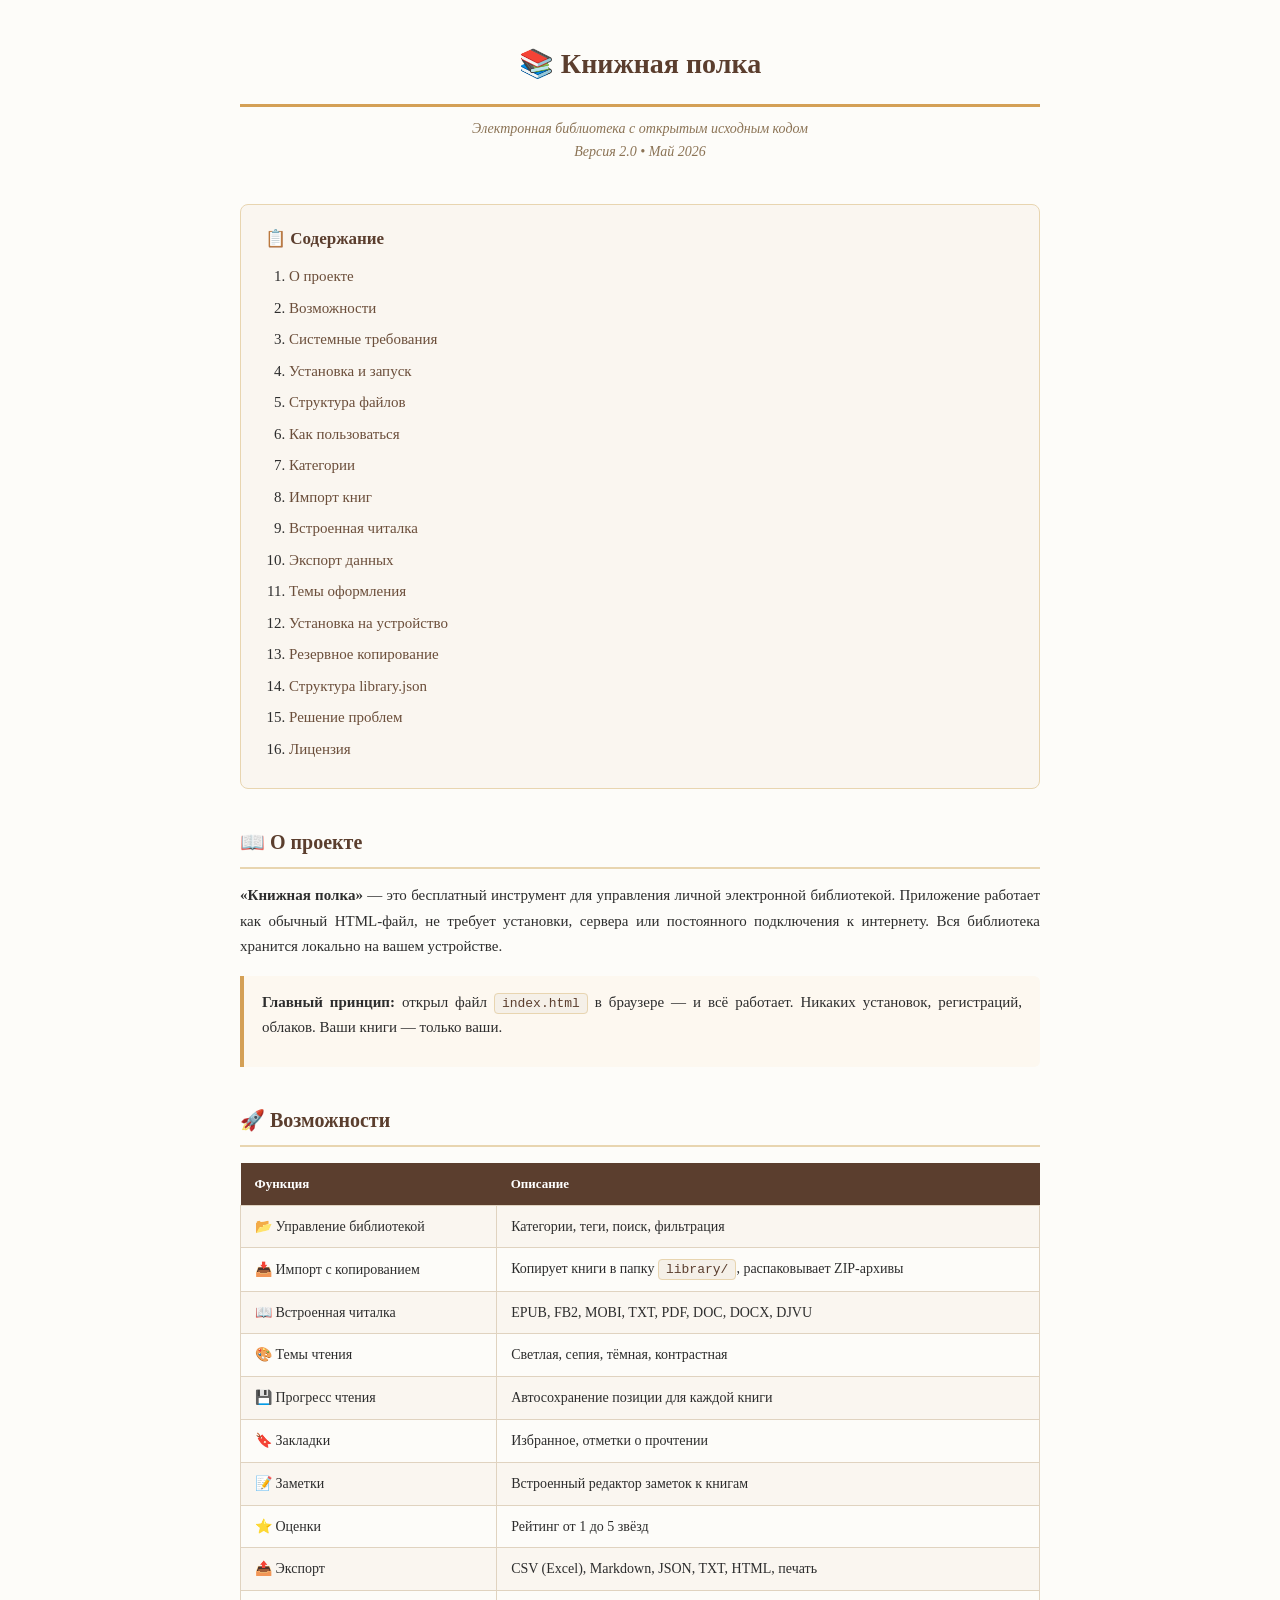
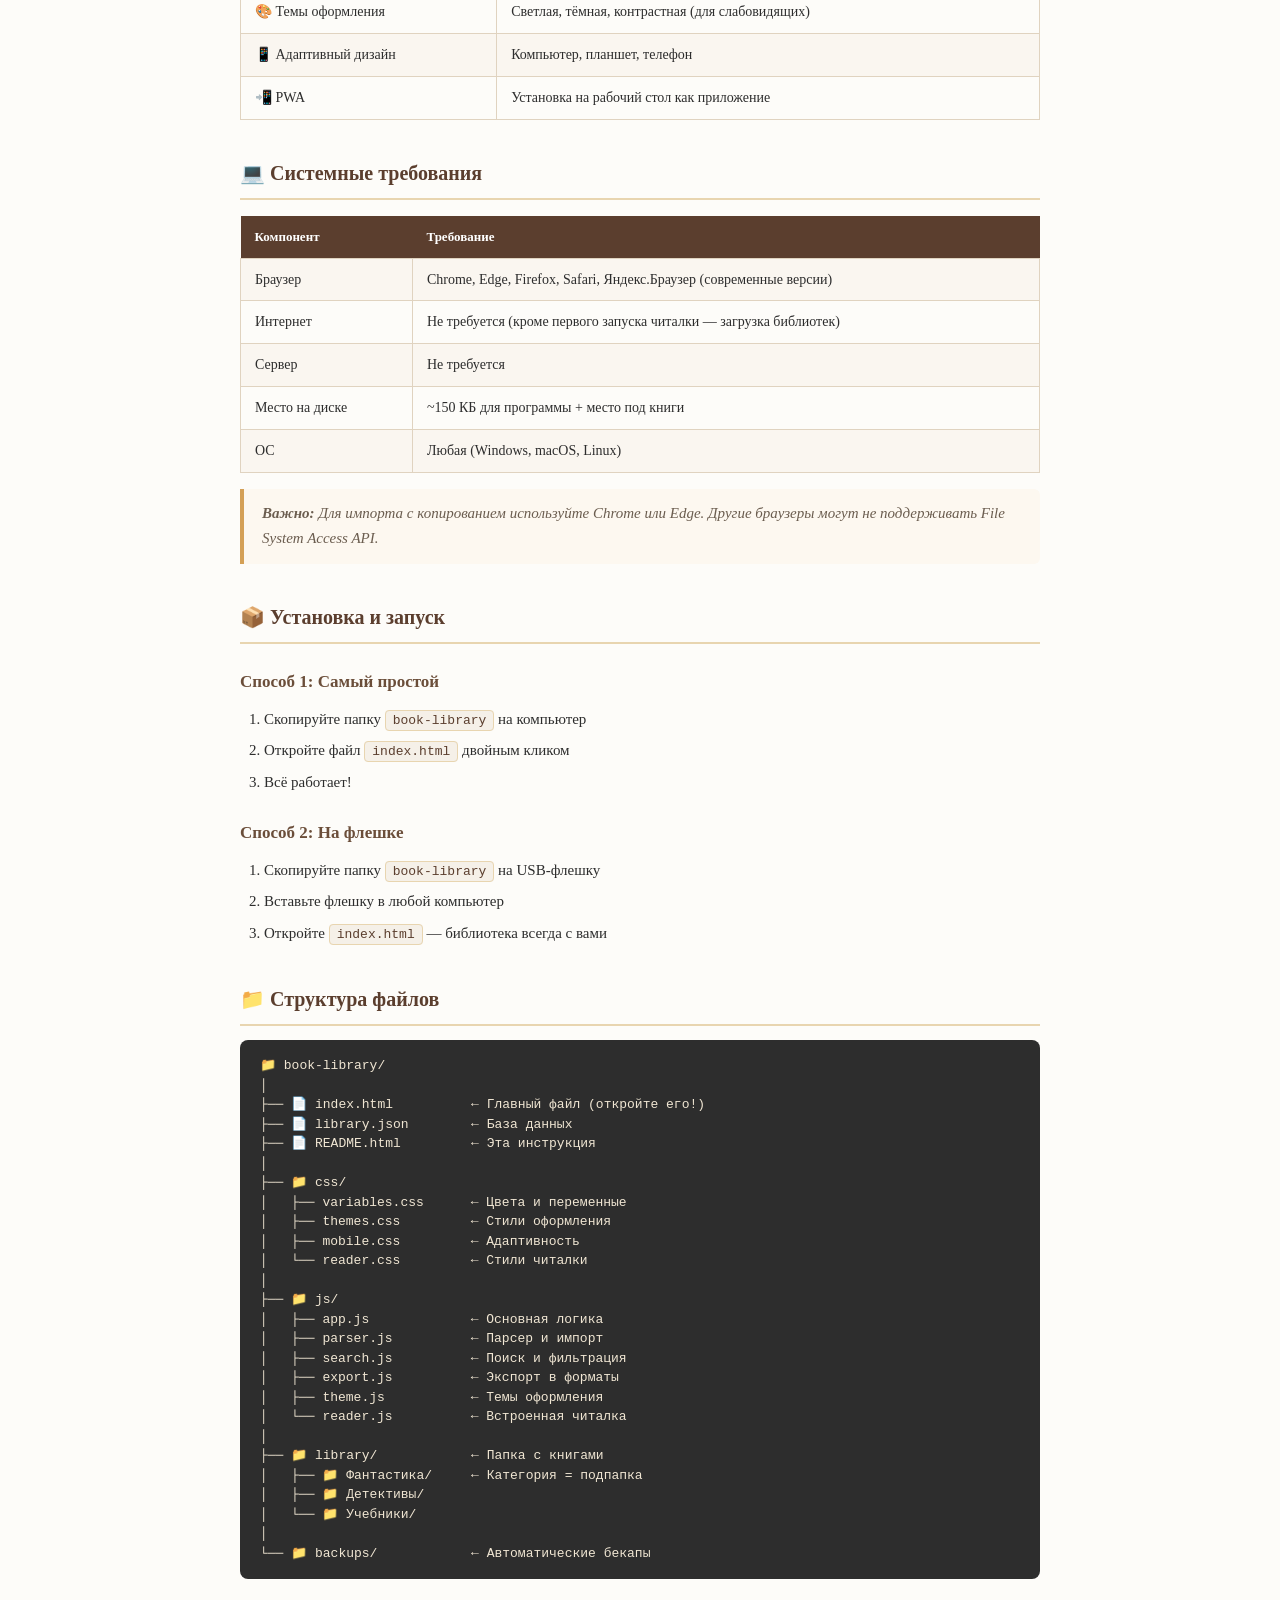
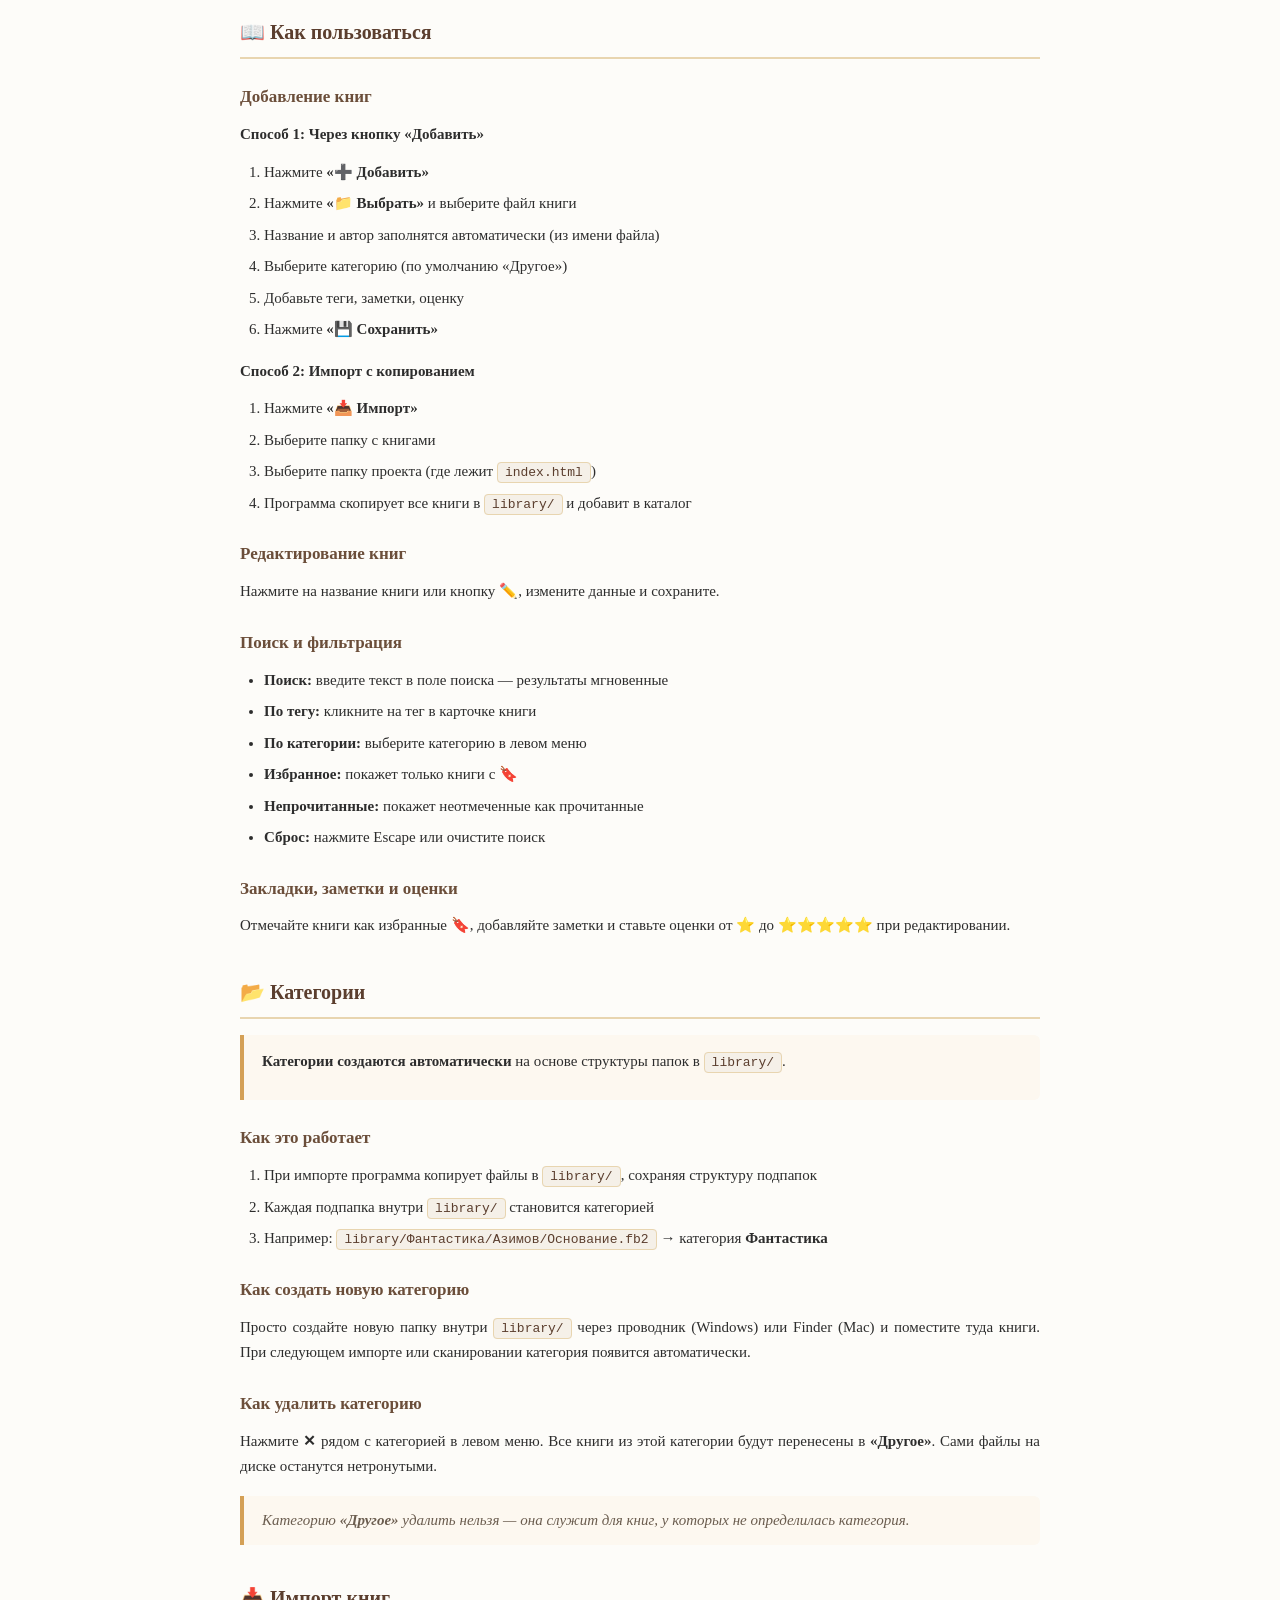
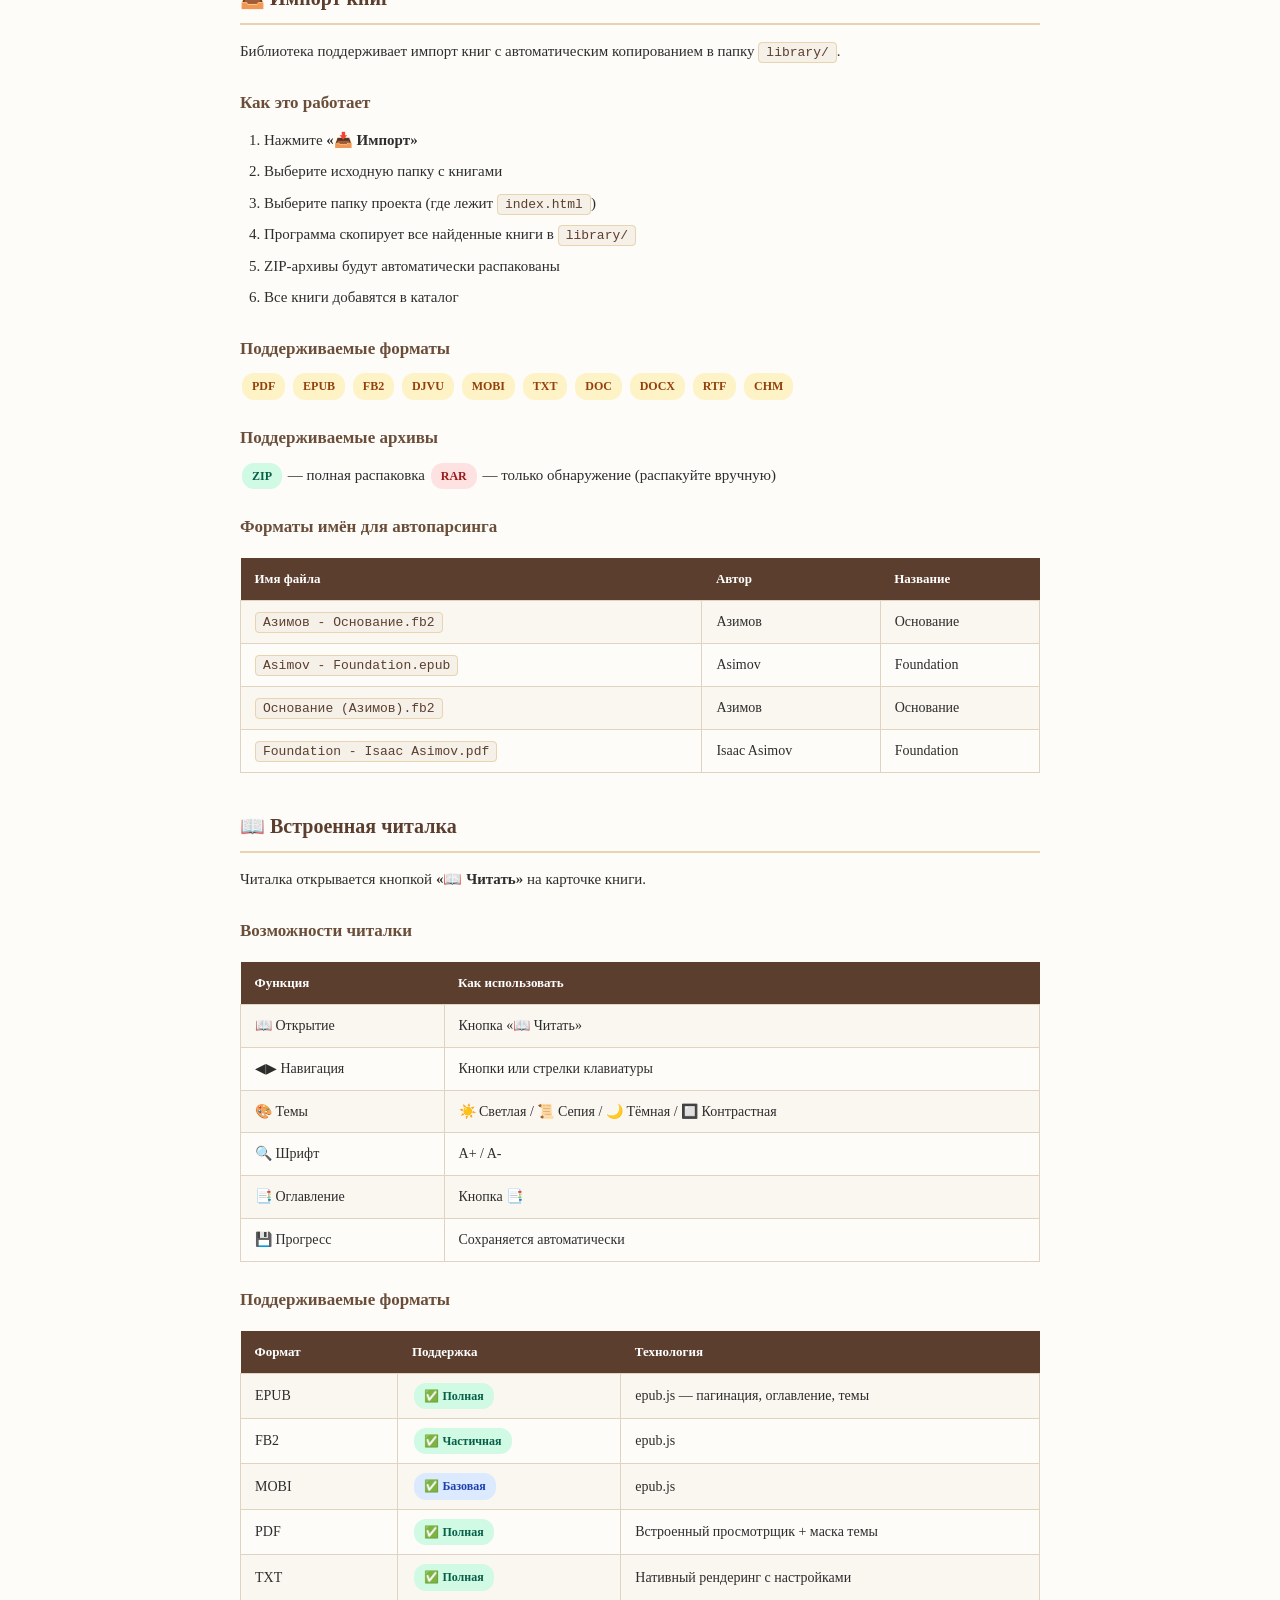
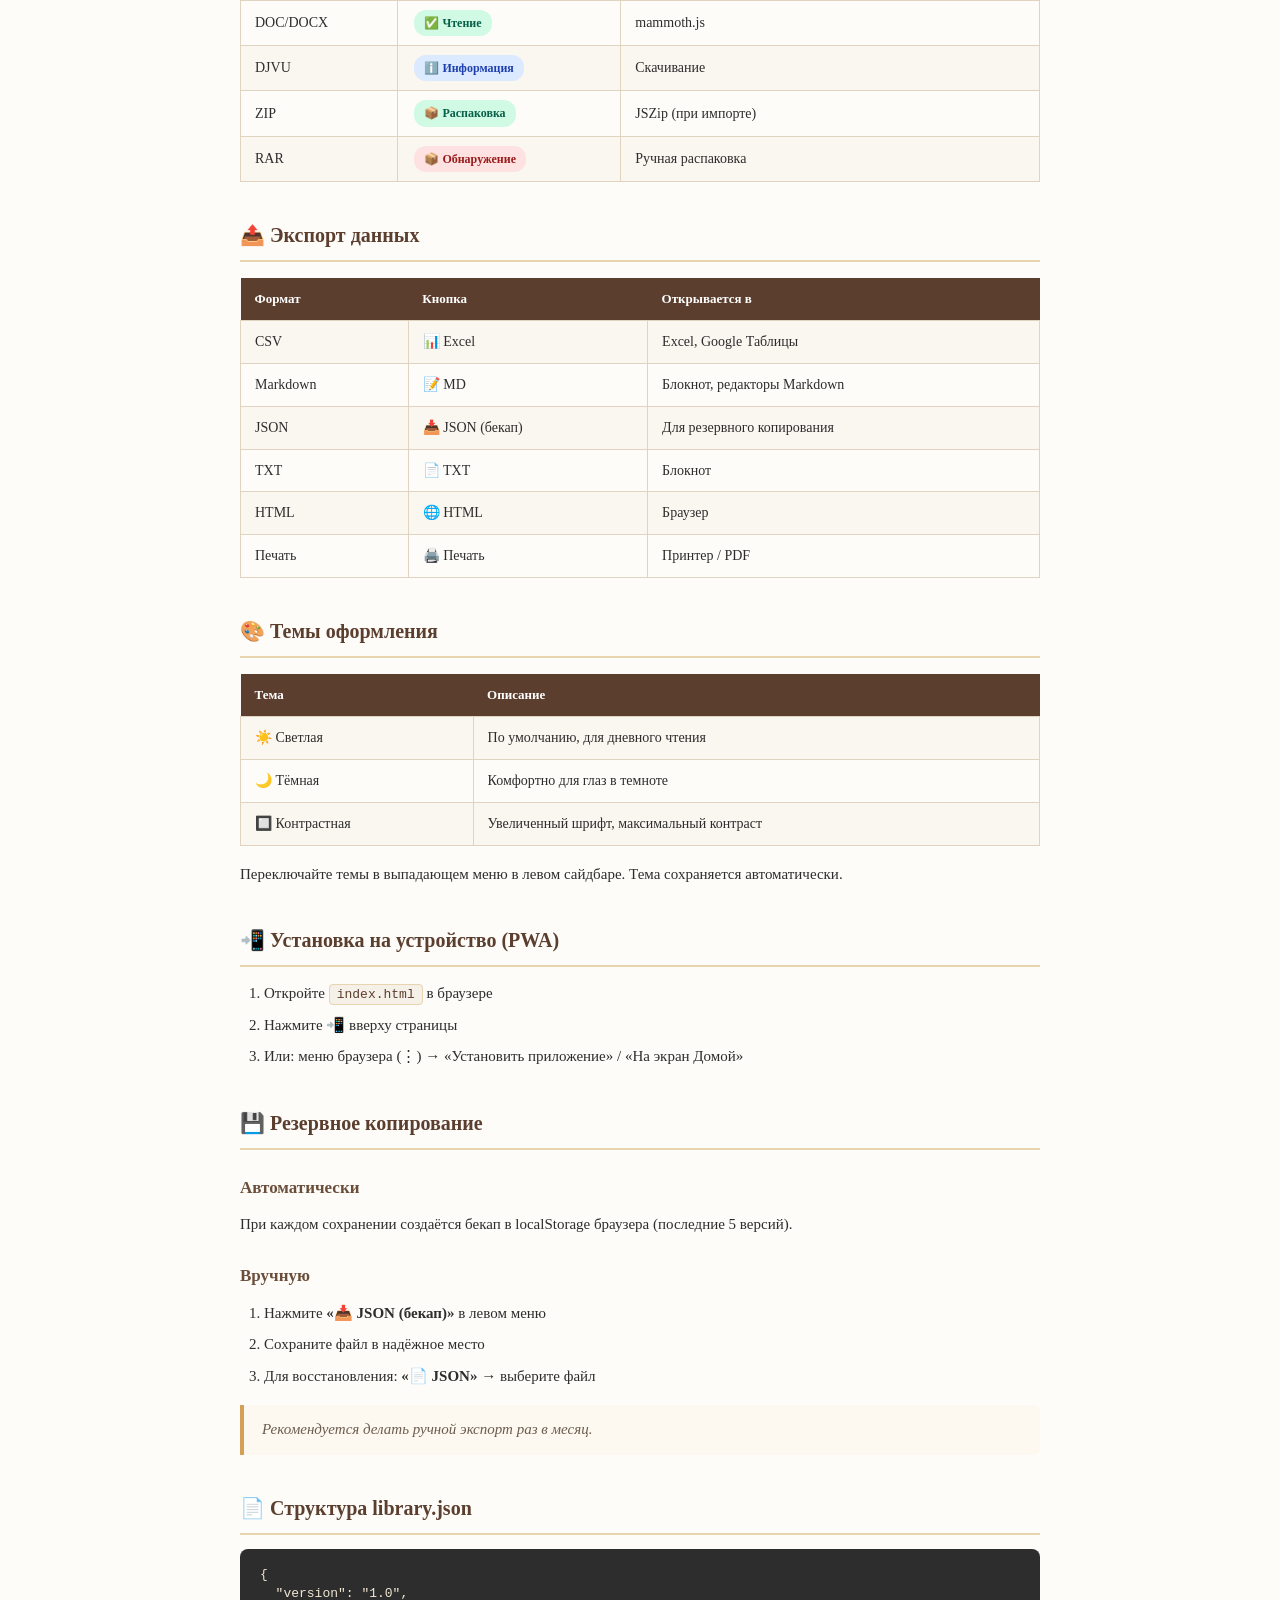
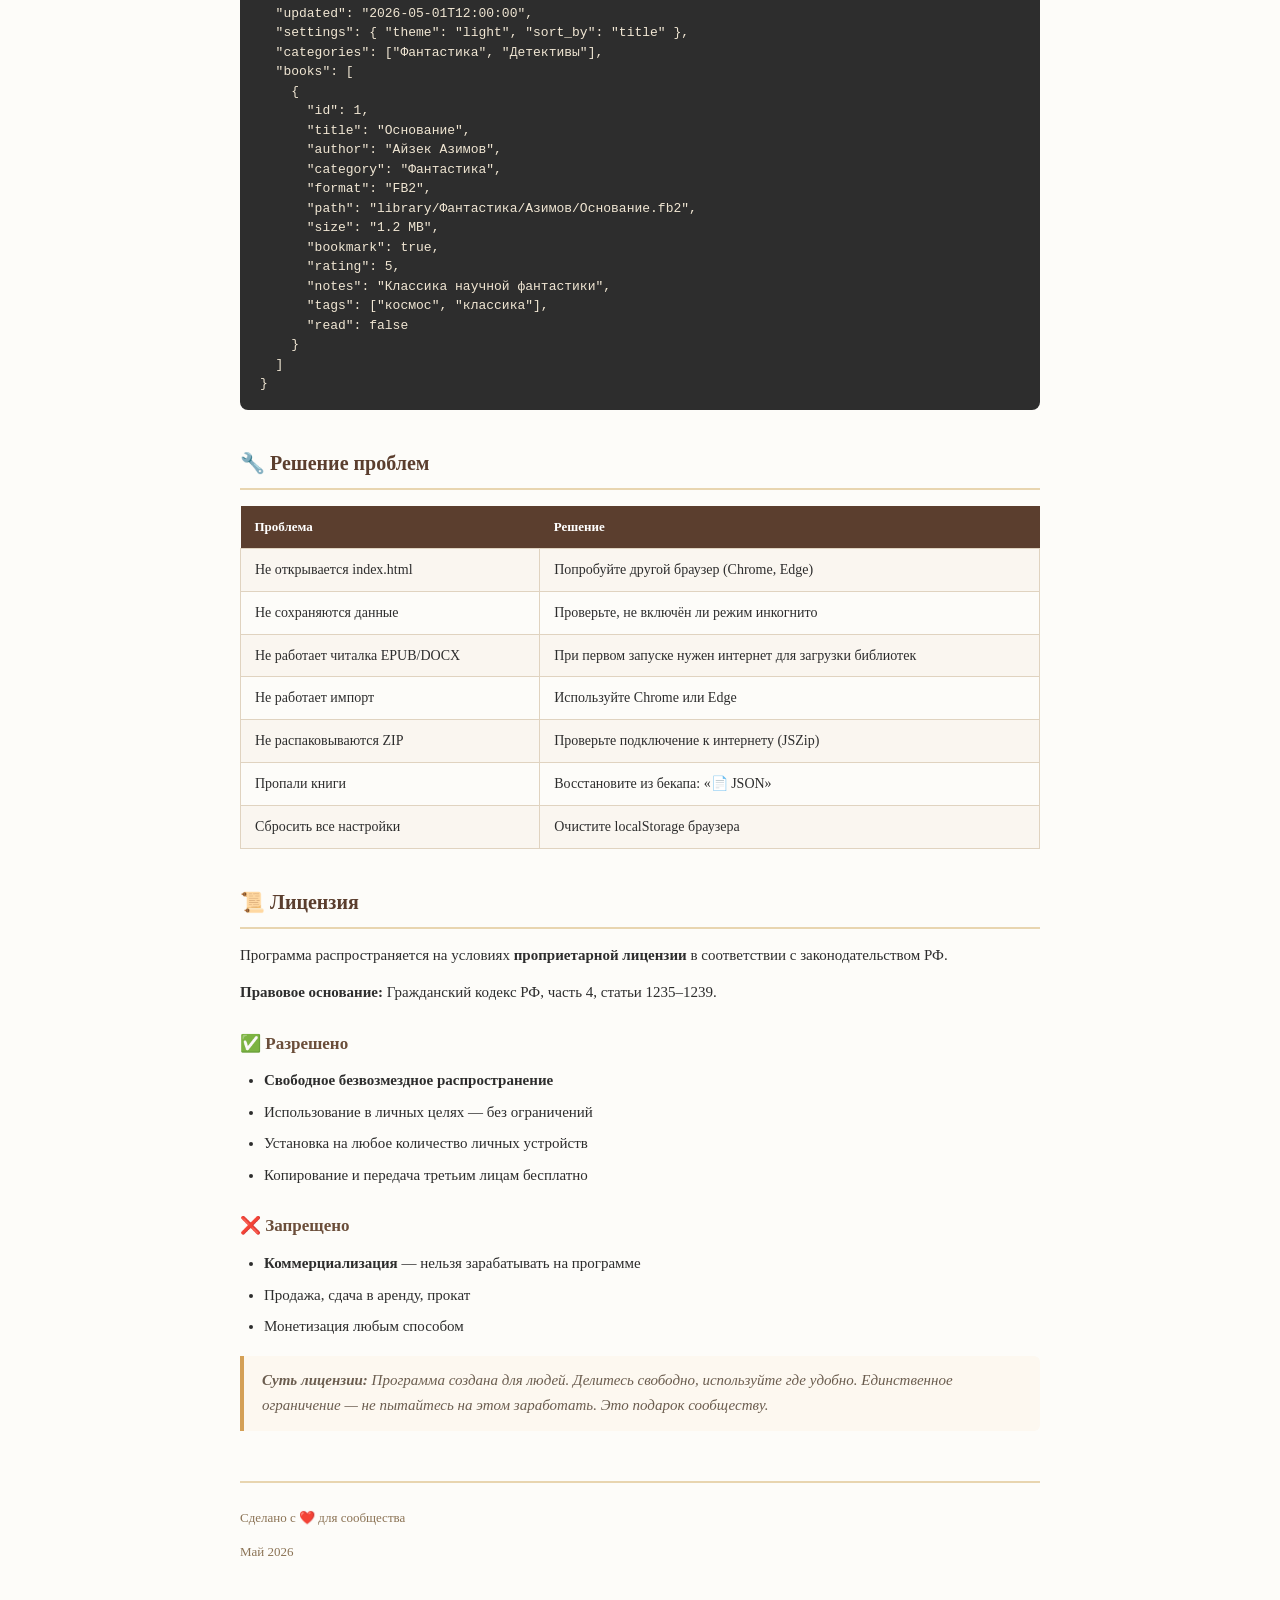
==== README.html @ c5b94d09 "Add files via upload" ====
<!DOCTYPE html>
<html lang="ru">
<head>
    <meta charset="UTF-8">
    <meta name="viewport" content="width=device-width, initial-scale=1.0">
    <title>📚 Книжная полка — Инструкция</title>
    <style>
        * { margin: 0; padding: 0; box-sizing: border-box; }
        
        body {
            font-family: Georgia, 'Times New Roman', serif;
            font-size: 15px;
            line-height: 1.7;
            color: #2d2d2d;
            background: #fdfcf9;
            max-width: 860px;
            margin: 0 auto;
            padding: 40px 30px;
        }
        
        h1 {
            font-size: 28px;
            color: #5b3e2e;
            text-align: center;
            margin-bottom: 10px;
            padding-bottom: 16px;
            border-bottom: 3px solid #d4a056;
        }
        
        .subtitle {
            text-align: center;
            color: #8b7355;
            font-size: 14px;
            margin-bottom: 40px;
            font-style: italic;
        }
        
        h2 {
            font-size: 20px;
            color: #5b3e2e;
            margin: 36px 0 14px;
            padding-bottom: 8px;
            border-bottom: 2px solid #e8d5b0;
        }
        
        h3 {
            font-size: 17px;
            color: #6b4e3a;
            margin: 24px 0 10px;
        }
        
        p {
            margin-bottom: 12px;
            text-align: justify;
        }
        
        a {
            color: #8b5e3c;
            text-decoration: none;
            border-bottom: 1px dotted #c4a882;
        }
        
        a:hover {
            color: #5b3e2e;
            border-bottom: 1px solid #8b5e3c;
        }
        
        ul, ol {
            margin: 10px 0 16px 24px;
        }
        
        li {
            margin-bottom: 6px;
        }
        
        code {
            background: #f5f0e8;
            padding: 2px 7px;
            border-radius: 4px;
            font-family: 'Courier New', monospace;
            font-size: 13px;
            color: #5b3e2e;
            border: 1px solid #e8d5b0;
        }
        
        pre {
            background: #2d2d2d;
            color: #f0e6d3;
            padding: 16px 20px;
            border-radius: 8px;
            overflow-x: auto;
            font-family: 'Courier New', monospace;
            font-size: 13px;
            line-height: 1.5;
            margin: 14px 0;
        }
        
        pre code {
            background: none;
            border: none;
            padding: 0;
            color: #f0e6d3;
            font-size: 13px;
        }
        
        hr {
            border: none;
            border-top: 1px solid #e8d5b0;
            margin: 30px 0;
        }
        
        table {
            width: 100%;
            border-collapse: collapse;
            margin: 16px 0;
            font-size: 14px;
        }
        
        th {
            background: #5b3e2e;
            color: #fff;
            padding: 10px 14px;
            text-align: left;
            font-weight: 600;
            font-size: 13px;
        }
        
        td {
            padding: 9px 14px;
            border: 1px solid #e0d3c0;
        }
        
        tr:nth-child(even) td {
            background: #faf6f0;
        }
        
        blockquote {
            border-left: 4px solid #d4a056;
            padding: 12px 18px;
            margin: 16px 0;
            background: #fdf8f0;
            border-radius: 0 6px 6px 0;
            font-style: italic;
            color: #6b5d4f;
        }
        
        .highlight {
            background: #fdf8f0;
            border-left: 4px solid #d4a056;
            padding: 14px 18px;
            margin: 16px 0;
            border-radius: 0 6px 6px 0;
        }
        
        .badge {
            display: inline-block;
            padding: 3px 10px;
            border-radius: 12px;
            font-size: 12px;
            font-weight: 600;
            background: #fef3c7;
            color: #92400e;
            margin: 0 2px;
        }
        
        .badge-green { background: #d1fae5; color: #065f46; }
        .badge-red { background: #fee2e2; color: #991b1b; }
        .badge-blue { background: #dbeafe; color: #1e40af; }
        
        .toc {
            background: #faf6f0;
            border: 1px solid #e8d5b0;
            border-radius: 8px;
            padding: 20px 24px;
            margin: 24px 0;
        }
        
        .toc h3 { margin-top: 0; color: #5b3e2e; }
        .toc ol { margin-bottom: 0; }
        .toc a { color: #6b4e3a; border-bottom: none; }
        .toc a:hover { color: #8b5e3c; text-decoration: underline; }
        
        .footer {
            text-align: center;
            margin-top: 50px;
            padding-top: 24px;
            border-top: 2px solid #e8d5b0;
            color: #8b7355;
            font-size: 13px;
        }
        
        .footer .heart { color: #e74c3c; }
        
        @media (max-width: 768px) {
            body { padding: 20px 16px; font-size: 14px; }
            h1 { font-size: 24px; }
            h2 { font-size: 18px; }
            pre { font-size: 12px; padding: 12px 14px; }
        }
        
        @media print {
            body { background: #fff; padding: 0; font-size: 12px; line-height: 1.5; }
            pre { background: #f5f5f5; color: #2d2d2d; border: 1px solid #ddd; }
            pre code { color: #2d2d2d; }
        }
    </style>
</head>
<body>

<h1>📚 Книжная полка</h1>
<p class="subtitle">Электронная библиотека с открытым исходным кодом<br>Версия 2.0 • Май 2026</p>

<div class="toc">
    <h3>📋 Содержание</h3>
    <ol>
        <li><a href="#about">О проекте</a></li>
        <li><a href="#features">Возможности</a></li>
        <li><a href="#requirements">Системные требования</a></li>
        <li><a href="#install">Установка и запуск</a></li>
        <li><a href="#structure">Структура файлов</a></li>
        <li><a href="#usage">Как пользоваться</a></li>
        <li><a href="#categories">Категории</a></li>
        <li><a href="#import">Импорт книг</a></li>
        <li><a href="#reader">Встроенная читалка</a></li>
        <li><a href="#export">Экспорт данных</a></li>
        <li><a href="#themes">Темы оформления</a></li>
        <li><a href="#pwa">Установка на устройство</a></li>
        <li><a href="#backup">Резервное копирование</a></li>
        <li><a href="#json">Структура library.json</a></li>
        <li><a href="#troubles">Решение проблем</a></li>
        <li><a href="#license">Лицензия</a></li>
    </ol>
</div>

<!-- 1 -->
<h2 id="about">📖 О проекте</h2>
<p><strong>«Книжная полка»</strong> — это бесплатный инструмент для управления личной электронной библиотекой. Приложение работает как обычный HTML-файл, не требует установки, сервера или постоянного подключения к интернету. Вся библиотека хранится локально на вашем устройстве.</p>

<div class="highlight">
    <p><strong>Главный принцип:</strong> открыл файл <code>index.html</code> в браузере — и всё работает. Никаких установок, регистраций, облаков. Ваши книги — только ваши.</p>
</div>

<!-- 2 -->
<h2 id="features">🚀 Возможности</h2>

<table>
    <tr><th>Функция</th><th>Описание</th></tr>
    <tr><td>📂 Управление библиотекой</td><td>Категории, теги, поиск, фильтрация</td></tr>
    <tr><td>📥 Импорт с копированием</td><td>Копирует книги в папку <code>library/</code>, распаковывает ZIP-архивы</td></tr>
    <tr><td>📖 Встроенная читалка</td><td>EPUB, FB2, MOBI, TXT, PDF, DOC, DOCX, DJVU</td></tr>
    <tr><td>🎨 Темы чтения</td><td>Светлая, сепия, тёмная, контрастная</td></tr>
    <tr><td>💾 Прогресс чтения</td><td>Автосохранение позиции для каждой книги</td></tr>
    <tr><td>🔖 Закладки</td><td>Избранное, отметки о прочтении</td></tr>
    <tr><td>📝 Заметки</td><td>Встроенный редактор заметок к книгам</td></tr>
    <tr><td>⭐ Оценки</td><td>Рейтинг от 1 до 5 звёзд</td></tr>
    <tr><td>📤 Экспорт</td><td>CSV (Excel), Markdown, JSON, TXT, HTML, печать</td></tr>
    <tr><td>🎨 Темы оформления</td><td>Светлая, тёмная, контрастная (для слабовидящих)</td></tr>
    <tr><td>📱 Адаптивный дизайн</td><td>Компьютер, планшет, телефон</td></tr>
    <tr><td>📲 PWA</td><td>Установка на рабочий стол как приложение</td></tr>
</table>

<!-- 3 -->
<h2 id="requirements">💻 Системные требования</h2>

<table>
    <tr><th>Компонент</th><th>Требование</th></tr>
    <tr><td>Браузер</td><td>Chrome, Edge, Firefox, Safari, Яндекс.Браузер (современные версии)</td></tr>
    <tr><td>Интернет</td><td>Не требуется (кроме первого запуска читалки — загрузка библиотек)</td></tr>
    <tr><td>Сервер</td><td>Не требуется</td></tr>
    <tr><td>Место на диске</td><td>~150 КБ для программы + место под книги</td></tr>
    <tr><td>ОС</td><td>Любая (Windows, macOS, Linux)</td></tr>
</table>

<blockquote>
    <strong>Важно:</strong> Для импорта с копированием используйте Chrome или Edge. Другие браузеры могут не поддерживать File System Access API.
</blockquote>

<!-- 4 -->
<h2 id="install">📦 Установка и запуск</h2>

<h3>Способ 1: Самый простой</h3>
<ol>
    <li>Скопируйте папку <code>book-library</code> на компьютер</li>
    <li>Откройте файл <code>index.html</code> двойным кликом</li>
    <li>Всё работает!</li>
</ol>

<h3>Способ 2: На флешке</h3>
<ol>
    <li>Скопируйте папку <code>book-library</code> на USB-флешку</li>
    <li>Вставьте флешку в любой компьютер</li>
    <li>Откройте <code>index.html</code> — библиотека всегда с вами</li>
</ol>

<!-- 5 -->
<h2 id="structure">📁 Структура файлов</h2>

<pre><code>📁 book-library/
│
├── 📄 index.html          ← Главный файл (откройте его!)
├── 📄 library.json        ← База данных
├── 📄 README.html         ← Эта инструкция
│
├── 📁 css/
│   ├── variables.css      ← Цвета и переменные
│   ├── themes.css         ← Стили оформления
│   ├── mobile.css         ← Адаптивность
│   └── reader.css         ← Стили читалки
│
├── 📁 js/
│   ├── app.js             ← Основная логика
│   ├── parser.js          ← Парсер и импорт
│   ├── search.js          ← Поиск и фильтрация
│   ├── export.js          ← Экспорт в форматы
│   ├── theme.js           ← Темы оформления
│   └── reader.js          ← Встроенная читалка
│
├── 📁 library/            ← Папка с книгами
│   ├── 📁 Фантастика/     ← Категория = подпапка
│   ├── 📁 Детективы/
│   └── 📁 Учебники/
│
└── 📁 backups/            ← Автоматические бекапы</code></pre>

<!-- 6 -->
<h2 id="usage">📖 Как пользоваться</h2>

<h3>Добавление книг</h3>
<p><strong>Способ 1: Через кнопку «Добавить»</strong></p>
<ol>
    <li>Нажмите <strong>«➕ Добавить»</strong></li>
    <li>Нажмите <strong>«📁 Выбрать»</strong> и выберите файл книги</li>
    <li>Название и автор заполнятся автоматически (из имени файла)</li>
    <li>Выберите категорию (по умолчанию «Другое»)</li>
    <li>Добавьте теги, заметки, оценку</li>
    <li>Нажмите <strong>«💾 Сохранить»</strong></li>
</ol>

<p><strong>Способ 2: Импорт с копированием</strong></p>
<ol>
    <li>Нажмите <strong>«📥 Импорт»</strong></li>
    <li>Выберите папку с книгами</li>
    <li>Выберите папку проекта (где лежит <code>index.html</code>)</li>
    <li>Программа скопирует все книги в <code>library/</code> и добавит в каталог</li>
</ol>

<h3>Редактирование книг</h3>
<p>Нажмите на название книги или кнопку <strong>✏️</strong>, измените данные и сохраните.</p>

<h3>Поиск и фильтрация</h3>
<ul>
    <li><strong>Поиск:</strong> введите текст в поле поиска — результаты мгновенные</li>
    <li><strong>По тегу:</strong> кликните на тег в карточке книги</li>
    <li><strong>По категории:</strong> выберите категорию в левом меню</li>
    <li><strong>Избранное:</strong> покажет только книги с 🔖</li>
    <li><strong>Непрочитанные:</strong> покажет неотмеченные как прочитанные</li>
    <li><strong>Сброс:</strong> нажмите Escape или очистите поиск</li>
</ul>

<h3>Закладки, заметки и оценки</h3>
<p>Отмечайте книги как избранные 🔖, добавляйте заметки и ставьте оценки от ⭐ до ⭐⭐⭐⭐⭐ при редактировании.</p>

<!-- 7 -->
<h2 id="categories">📂 Категории</h2>

<div class="highlight">
    <p><strong>Категории создаются автоматически</strong> на основе структуры папок в <code>library/</code>.</p>
</div>

<h3>Как это работает</h3>
<ol>
    <li>При импорте программа копирует файлы в <code>library/</code>, сохраняя структуру подпапок</li>
    <li>Каждая подпапка внутри <code>library/</code> становится категорией</li>
    <li>Например: <code>library/Фантастика/Азимов/Основание.fb2</code> → категория <strong>Фантастика</strong></li>
</ol>

<h3>Как создать новую категорию</h3>
<p>Просто создайте новую папку внутри <code>library/</code> через проводник (Windows) или Finder (Mac) и поместите туда книги. При следующем импорте или сканировании категория появится автоматически.</p>

<h3>Как удалить категорию</h3>
<p>Нажмите <strong>✕</strong> рядом с категорией в левом меню. Все книги из этой категории будут перенесены в <strong>«Другое»</strong>. Сами файлы на диске останутся нетронутыми.</p>

<blockquote>Категорию <strong>«Другое»</strong> удалить нельзя — она служит для книг, у которых не определилась категория.</blockquote>

<!-- 8 -->
<h2 id="import">📥 Импорт книг</h2>

<p>Библиотека поддерживает импорт книг с автоматическим копированием в папку <code>library/</code>.</p>

<h3>Как это работает</h3>
<ol>
    <li>Нажмите <strong>«📥 Импорт»</strong></li>
    <li>Выберите исходную папку с книгами</li>
    <li>Выберите папку проекта (где лежит <code>index.html</code>)</li>
    <li>Программа скопирует все найденные книги в <code>library/</code></li>
    <li>ZIP-архивы будут автоматически распакованы</li>
    <li>Все книги добавятся в каталог</li>
</ol>

<h3>Поддерживаемые форматы</h3>
<p>
    <span class="badge">PDF</span> <span class="badge">EPUB</span> <span class="badge">FB2</span> <span class="badge">DJVU</span>
    <span class="badge">MOBI</span> <span class="badge">TXT</span> <span class="badge">DOC</span> <span class="badge">DOCX</span>
    <span class="badge">RTF</span> <span class="badge">CHM</span>
</p>

<h3>Поддерживаемые архивы</h3>
<p>
    <span class="badge badge-green">ZIP</span> — полная распаковка
    <span class="badge badge-red">RAR</span> — только обнаружение (распакуйте вручную)
</p>

<h3>Форматы имён для автопарсинга</h3>
<table>
    <tr><th>Имя файла</th><th>Автор</th><th>Название</th></tr>
    <tr><td><code>Азимов - Основание.fb2</code></td><td>Азимов</td><td>Основание</td></tr>
    <tr><td><code>Asimov - Foundation.epub</code></td><td>Asimov</td><td>Foundation</td></tr>
    <tr><td><code>Основание (Азимов).fb2</code></td><td>Азимов</td><td>Основание</td></tr>
    <tr><td><code>Foundation - Isaac Asimov.pdf</code></td><td>Isaac Asimov</td><td>Foundation</td></tr>
</table>

<!-- 9 -->
<h2 id="reader">📖 Встроенная читалка</h2>

<p>Читалка открывается кнопкой <strong>«📖 Читать»</strong> на карточке книги.</p>

<h3>Возможности читалки</h3>
<table>
    <tr><th>Функция</th><th>Как использовать</th></tr>
    <tr><td>📖 Открытие</td><td>Кнопка «📖 Читать»</td></tr>
    <tr><td>◀▶ Навигация</td><td>Кнопки или стрелки клавиатуры</td></tr>
    <tr><td>🎨 Темы</td><td>☀️ Светлая / 📜 Сепия / 🌙 Тёмная / 🔲 Контрастная</td></tr>
    <tr><td>🔍 Шрифт</td><td>A+ / A-</td></tr>
    <tr><td>📑 Оглавление</td><td>Кнопка 📑</td></tr>
    <tr><td>💾 Прогресс</td><td>Сохраняется автоматически</td></tr>
</table>

<h3>Поддерживаемые форматы</h3>
<table>
    <tr><th>Формат</th><th>Поддержка</th><th>Технология</th></tr>
    <tr><td>EPUB</td><td><span class="badge badge-green">✅ Полная</span></td><td>epub.js — пагинация, оглавление, темы</td></tr>
    <tr><td>FB2</td><td><span class="badge badge-green">✅ Частичная</span></td><td>epub.js</td></tr>
    <tr><td>MOBI</td><td><span class="badge badge-blue">✅ Базовая</span></td><td>epub.js</td></tr>
    <tr><td>PDF</td><td><span class="badge badge-green">✅ Полная</span></td><td>Встроенный просмотрщик + маска темы</td></tr>
    <tr><td>TXT</td><td><span class="badge badge-green">✅ Полная</span></td><td>Нативный рендеринг с настройками</td></tr>
    <tr><td>DOC/DOCX</td><td><span class="badge badge-green">✅ Чтение</span></td><td>mammoth.js</td></tr>
    <tr><td>DJVU</td><td><span class="badge badge-blue">ℹ️ Информация</span></td><td>Скачивание</td></tr>
    <tr><td>ZIP</td><td><span class="badge badge-green">📦 Распаковка</span></td><td>JSZip (при импорте)</td></tr>
    <tr><td>RAR</td><td><span class="badge badge-red">📦 Обнаружение</span></td><td>Ручная распаковка</td></tr>
</table>

<!-- 10 -->
<h2 id="export">📤 Экспорт данных</h2>

<table>
    <tr><th>Формат</th><th>Кнопка</th><th>Открывается в</th></tr>
    <tr><td>CSV</td><td>📊 Excel</td><td>Excel, Google Таблицы</td></tr>
    <tr><td>Markdown</td><td>📝 MD</td><td>Блокнот, редакторы Markdown</td></tr>
    <tr><td>JSON</td><td>📥 JSON (бекап)</td><td>Для резервного копирования</td></tr>
    <tr><td>TXT</td><td>📄 TXT</td><td>Блокнот</td></tr>
    <tr><td>HTML</td><td>🌐 HTML</td><td>Браузер</td></tr>
    <tr><td>Печать</td><td>🖨️ Печать</td><td>Принтер / PDF</td></tr>
</table>

<!-- 11 -->
<h2 id="themes">🎨 Темы оформления</h2>

<table>
    <tr><th>Тема</th><th>Описание</th></tr>
    <tr><td>☀️ Светлая</td><td>По умолчанию, для дневного чтения</td></tr>
    <tr><td>🌙 Тёмная</td><td>Комфортно для глаз в темноте</td></tr>
    <tr><td>🔲 Контрастная</td><td>Увеличенный шрифт, максимальный контраст</td></tr>
</table>

<p>Переключайте темы в выпадающем меню в левом сайдбаре. Тема сохраняется автоматически.</p>

<!-- 12 -->
<h2 id="pwa">📲 Установка на устройство (PWA)</h2>

<ol>
    <li>Откройте <code>index.html</code> в браузере</li>
    <li>Нажмите <strong>📲</strong> вверху страницы</li>
    <li>Или: меню браузера (⋮) → «Установить приложение» / «На экран Домой»</li>
</ol>

<!-- 13 -->
<h2 id="backup">💾 Резервное копирование</h2>

<h3>Автоматически</h3>
<p>При каждом сохранении создаётся бекап в localStorage браузера (последние 5 версий).</p>

<h3>Вручную</h3>
<ol>
    <li>Нажмите <strong>«📥 JSON (бекап)»</strong> в левом меню</li>
    <li>Сохраните файл в надёжное место</li>
    <li>Для восстановления: <strong>«📄 JSON»</strong> → выберите файл</li>
</ol>

<blockquote>Рекомендуется делать ручной экспорт раз в месяц.</blockquote>

<!-- 14 -->
<h2 id="json">📄 Структура library.json</h2>

<pre><code>{
  "version": "1.0",
  "updated": "2026-05-01T12:00:00",
  "settings": { "theme": "light", "sort_by": "title" },
  "categories": ["Фантастика", "Детективы"],
  "books": [
    {
      "id": 1,
      "title": "Основание",
      "author": "Айзек Азимов",
      "category": "Фантастика",
      "format": "FB2",
      "path": "library/Фантастика/Азимов/Основание.fb2",
      "size": "1.2 MB",
      "bookmark": true,
      "rating": 5,
      "notes": "Классика научной фантастики",
      "tags": ["космос", "классика"],
      "read": false
    }
  ]
}</code></pre>

<!-- 15 -->
<h2 id="troubles">🔧 Решение проблем</h2>

<table>
    <tr><th>Проблема</th><th>Решение</th></tr>
    <tr><td>Не открывается index.html</td><td>Попробуйте другой браузер (Chrome, Edge)</td></tr>
    <tr><td>Не сохраняются данные</td><td>Проверьте, не включён ли режим инкогнито</td></tr>
    <tr><td>Не работает читалка EPUB/DOCX</td><td>При первом запуске нужен интернет для загрузки библиотек</td></tr>
    <tr><td>Не работает импорт</td><td>Используйте Chrome или Edge</td></tr>
    <tr><td>Не распаковываются ZIP</td><td>Проверьте подключение к интернету (JSZip)</td></tr>
    <tr><td>Пропали книги</td><td>Восстановите из бекапа: «📄 JSON»</td></tr>
    <tr><td>Сбросить все настройки</td><td>Очистите localStorage браузера</td></tr>
</table>

<!-- 16 -->
<h2 id="license">📜 Лицензия</h2>

<p>Программа распространяется на условиях <strong>проприетарной лицензии</strong> в соответствии с законодательством РФ.</p>
<p><strong>Правовое основание:</strong> Гражданский кодекс РФ, часть 4, статьи 1235–1239.</p>

<h3>✅ Разрешено</h3>
<ul>
    <li><strong>Свободное безвозмездное распространение</strong></li>
    <li>Использование в личных целях — без ограничений</li>
    <li>Установка на любое количество личных устройств</li>
    <li>Копирование и передача третьим лицам бесплатно</li>
</ul>

<h3>❌ Запрещено</h3>
<ul>
    <li><strong>Коммерциализация</strong> — нельзя зарабатывать на программе</li>
    <li>Продажа, сдача в аренду, прокат</li>
    <li>Монетизация любым способом</li>
</ul>

<blockquote>
    <strong>Суть лицензии:</strong> Программа создана для людей. Делитесь свободно, используйте где удобно. Единственное ограничение — не пытайтесь на этом заработать. Это подарок сообществу.
</blockquote>

<div class="footer">
    <p>Сделано с <span class="heart">❤️</span> для сообщества</p>
    <p>Май 2026</p>
</div>

</body>
</html>
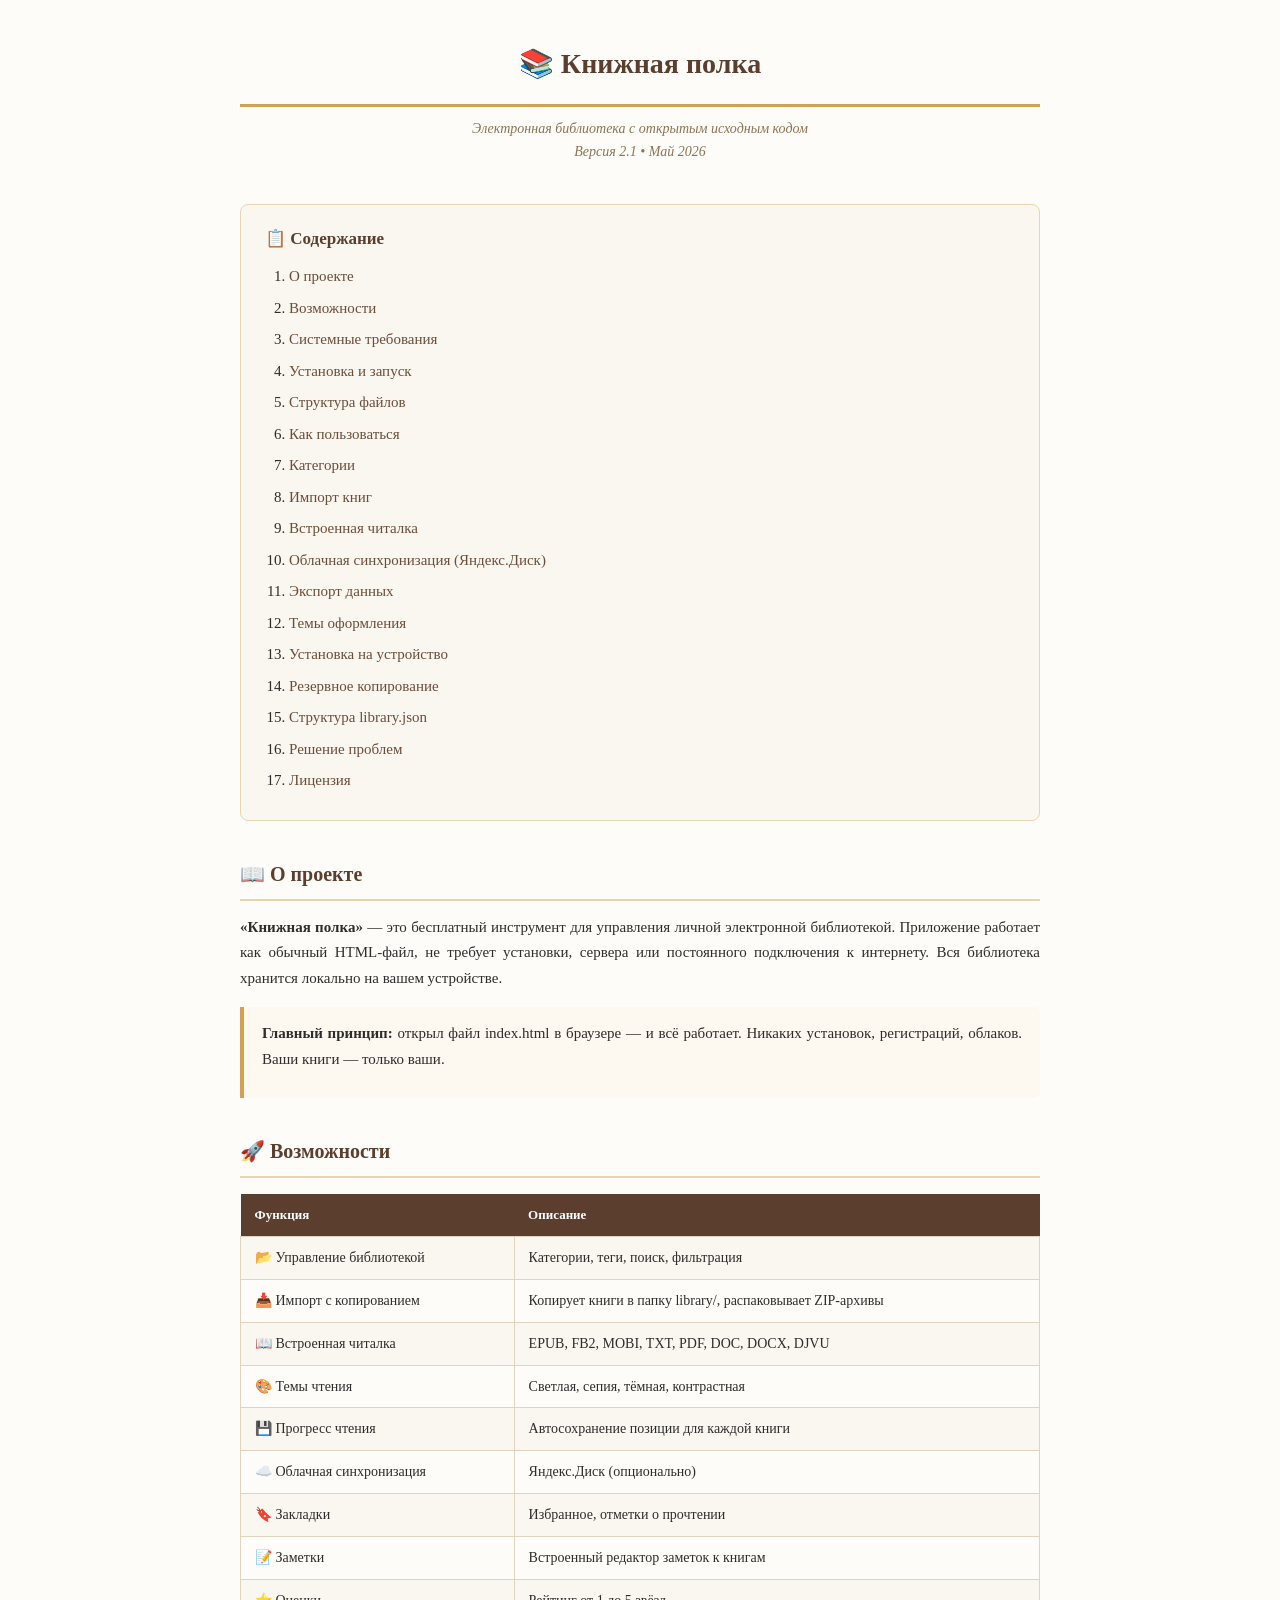
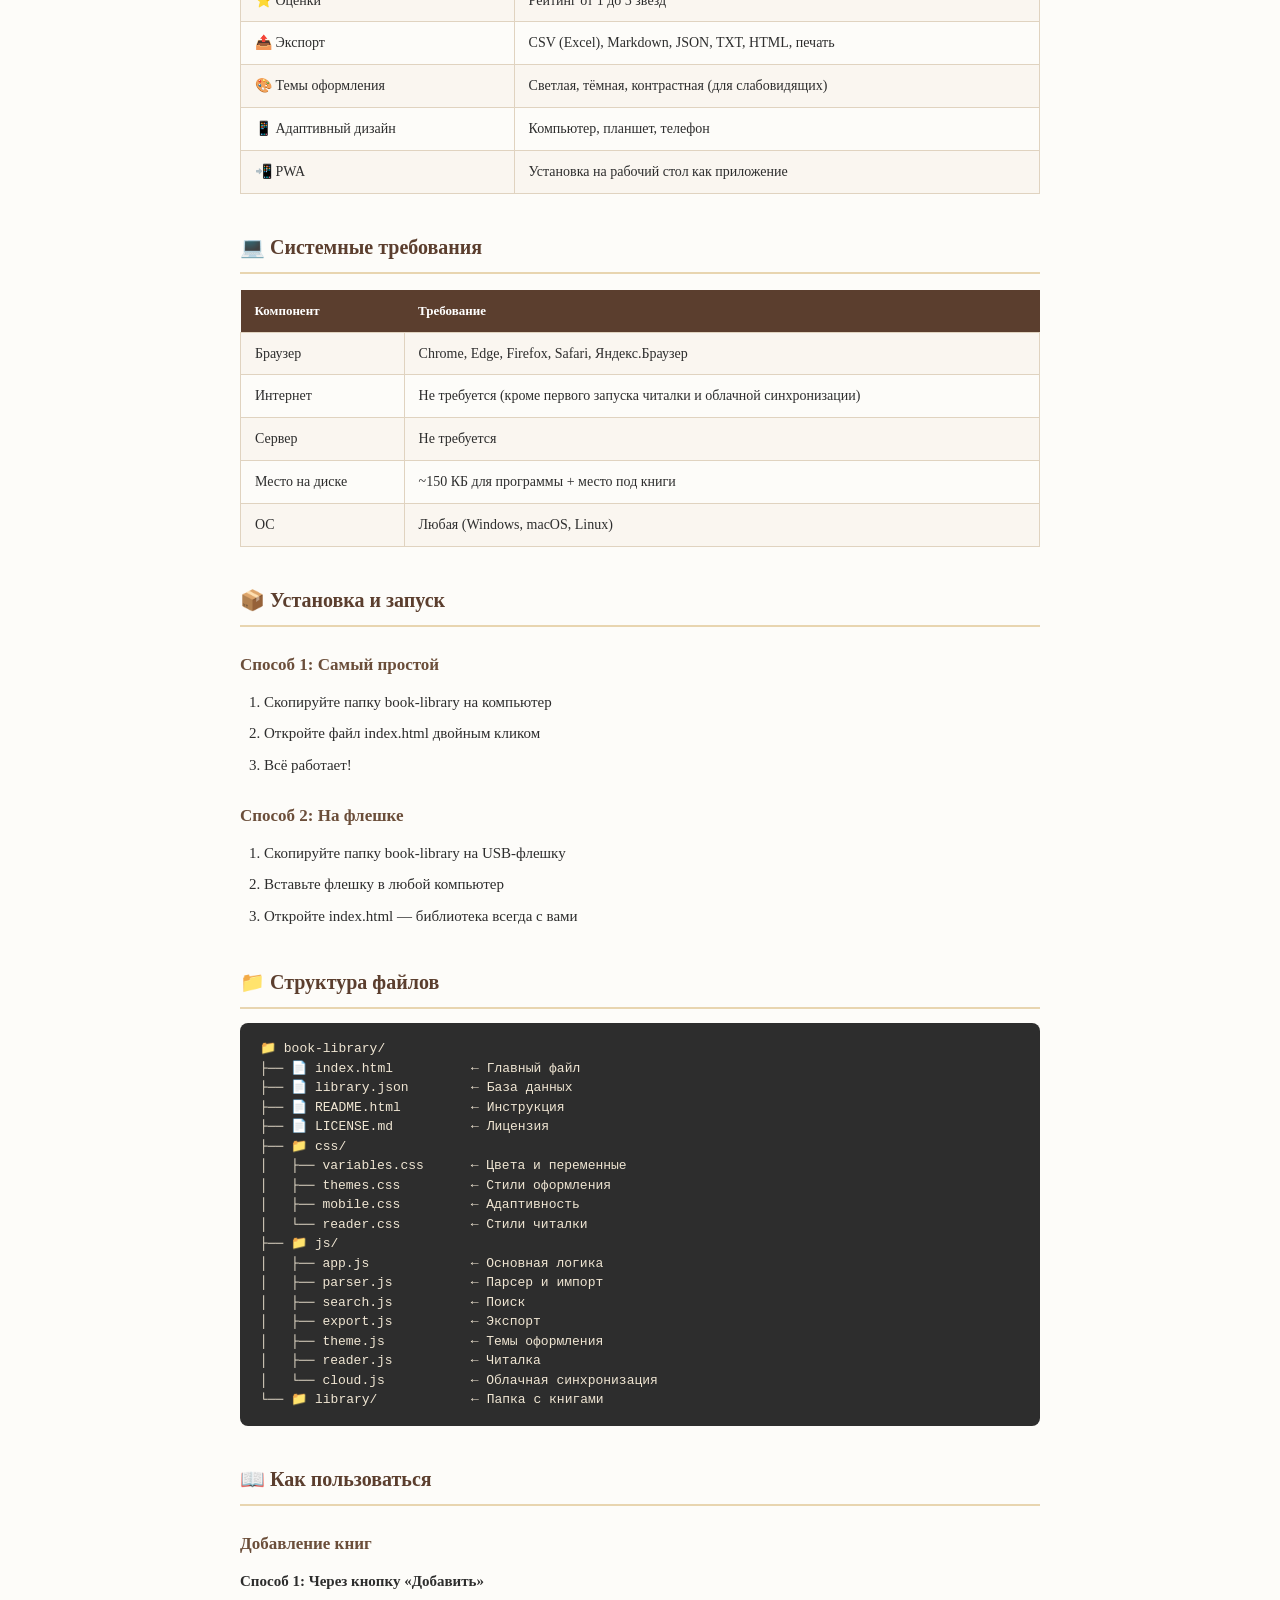
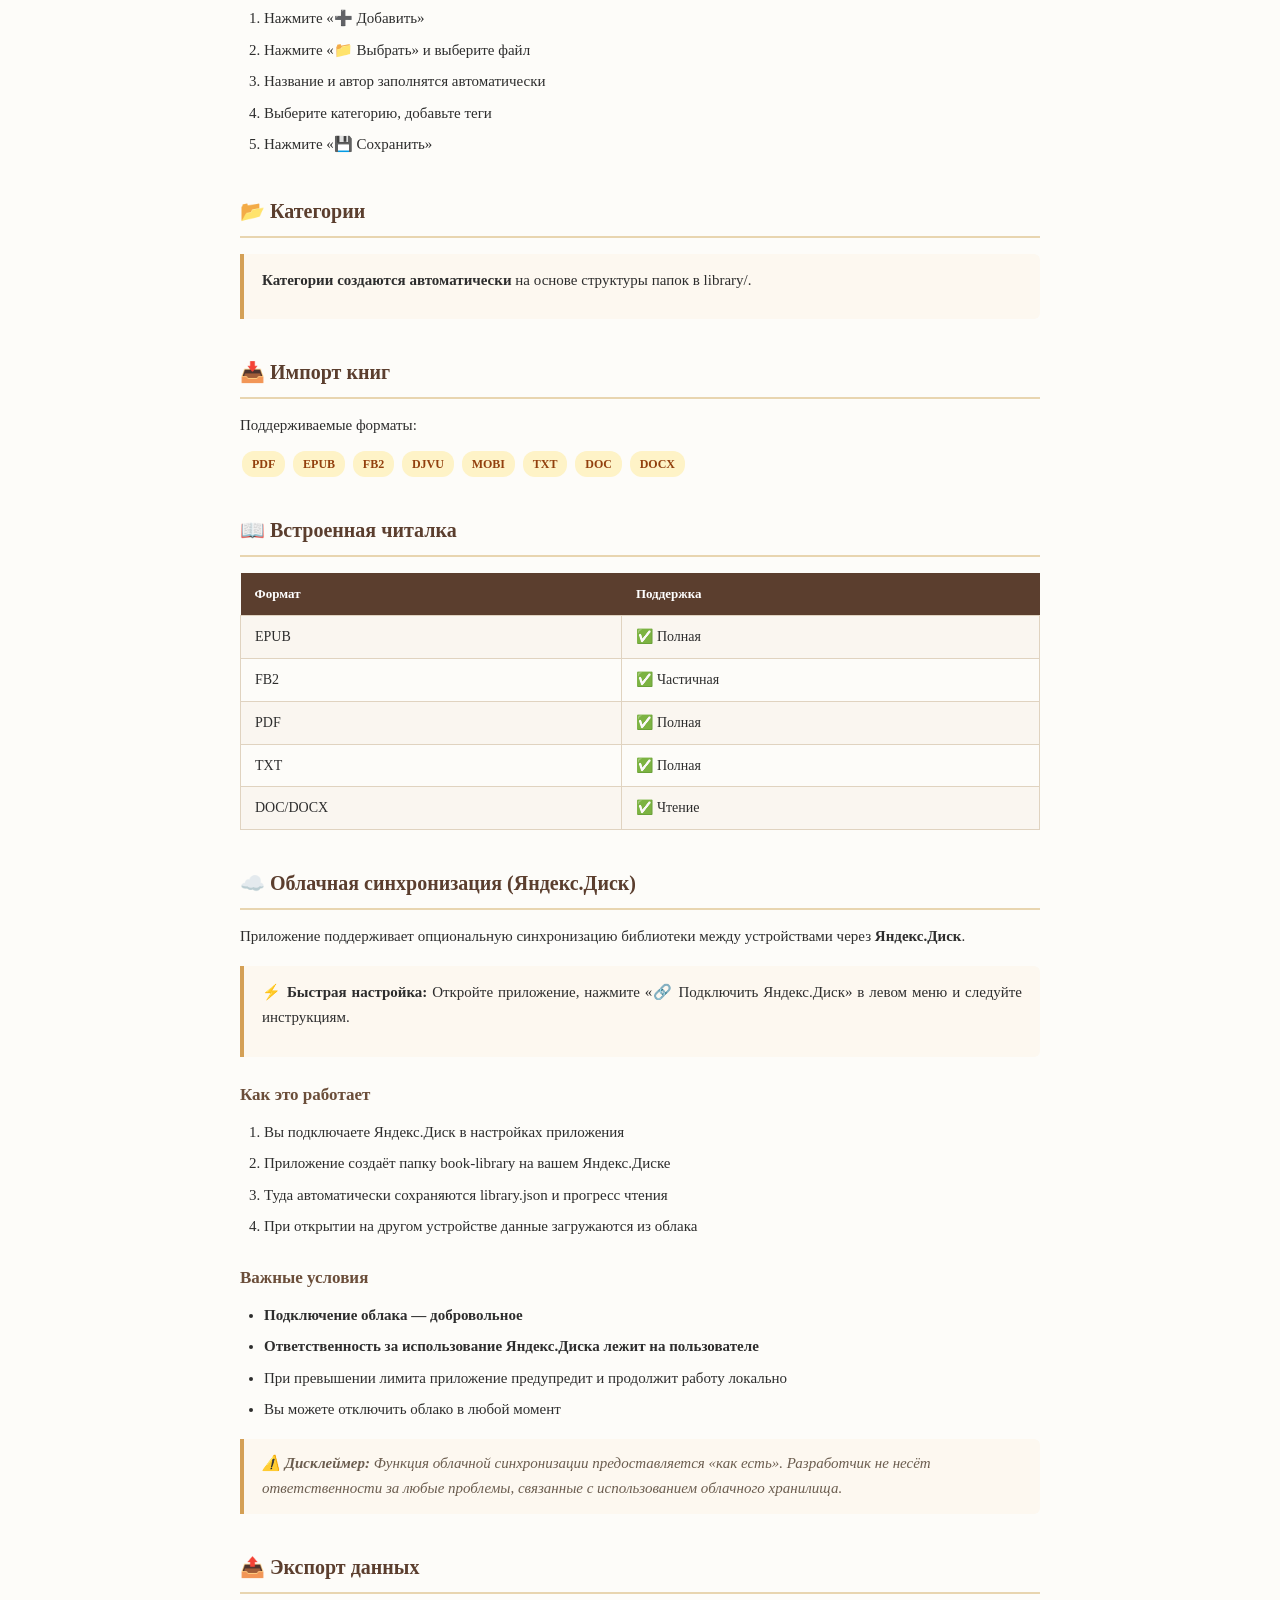
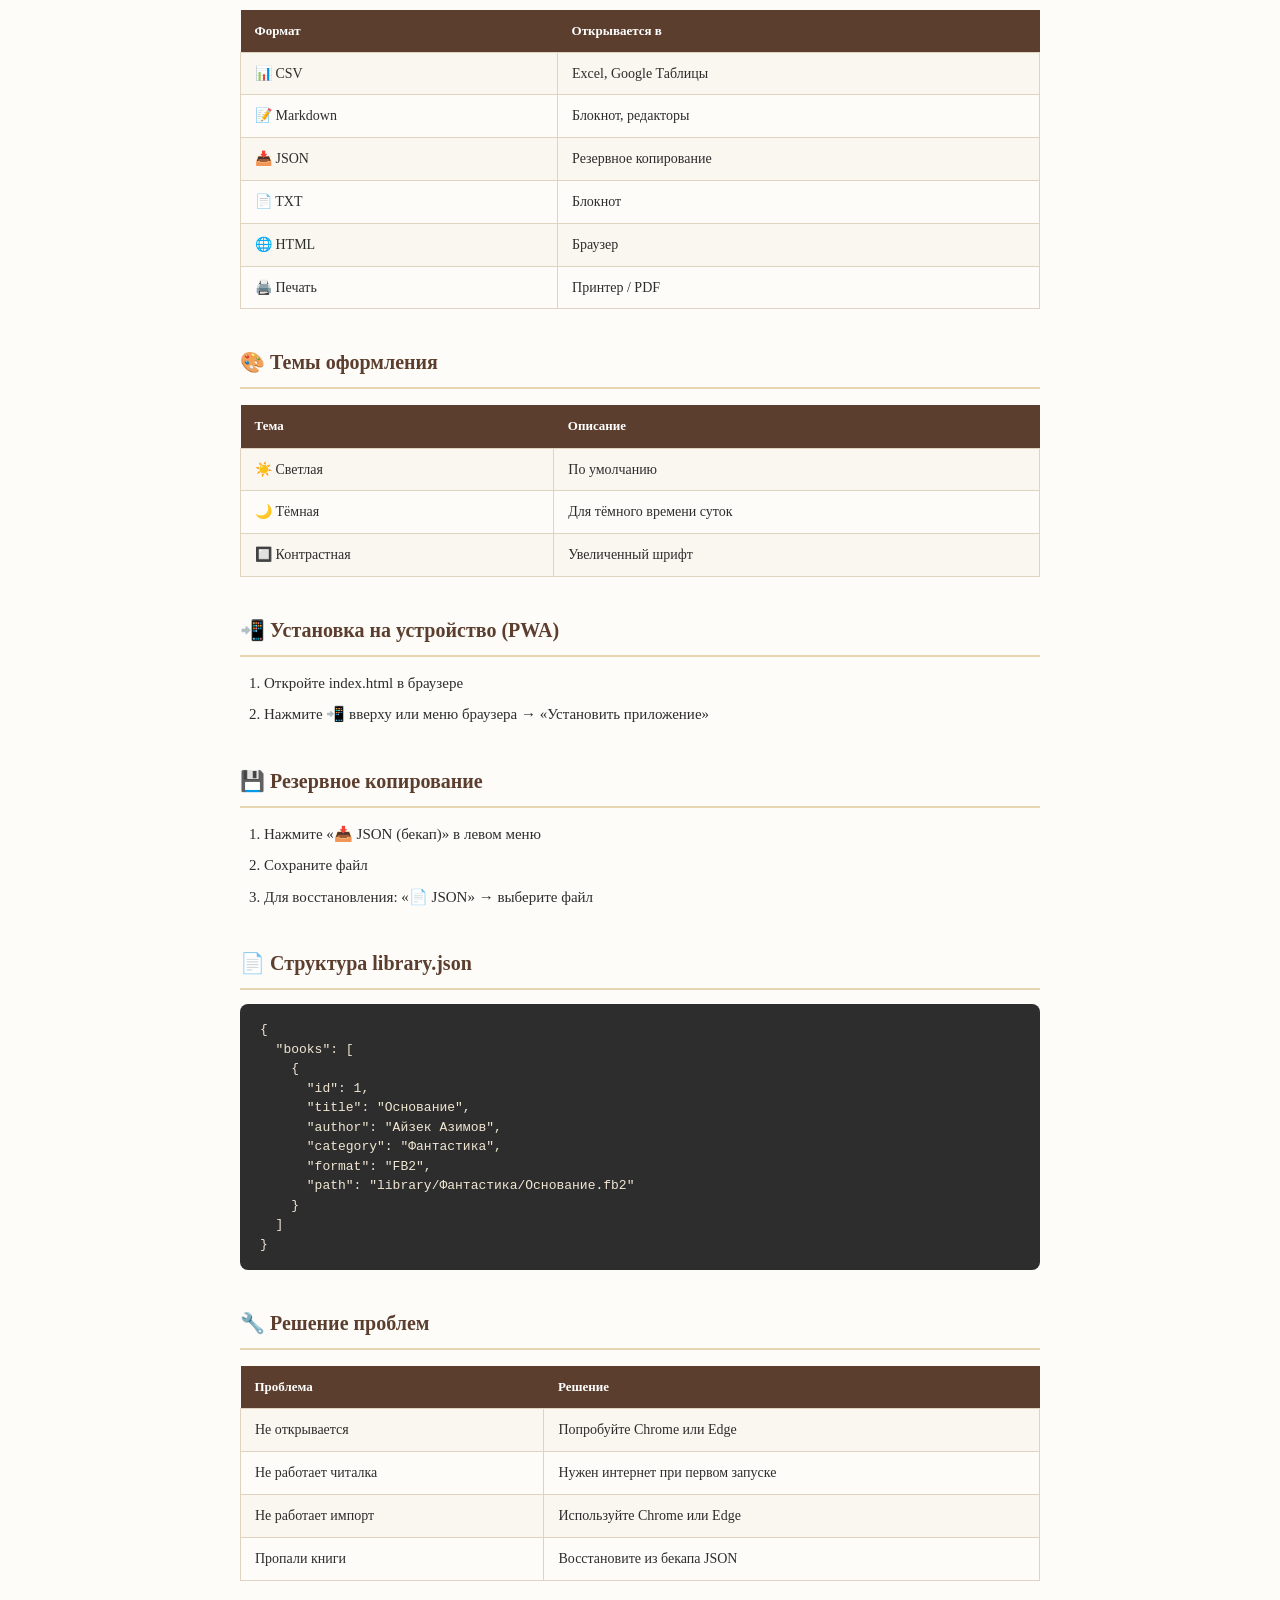
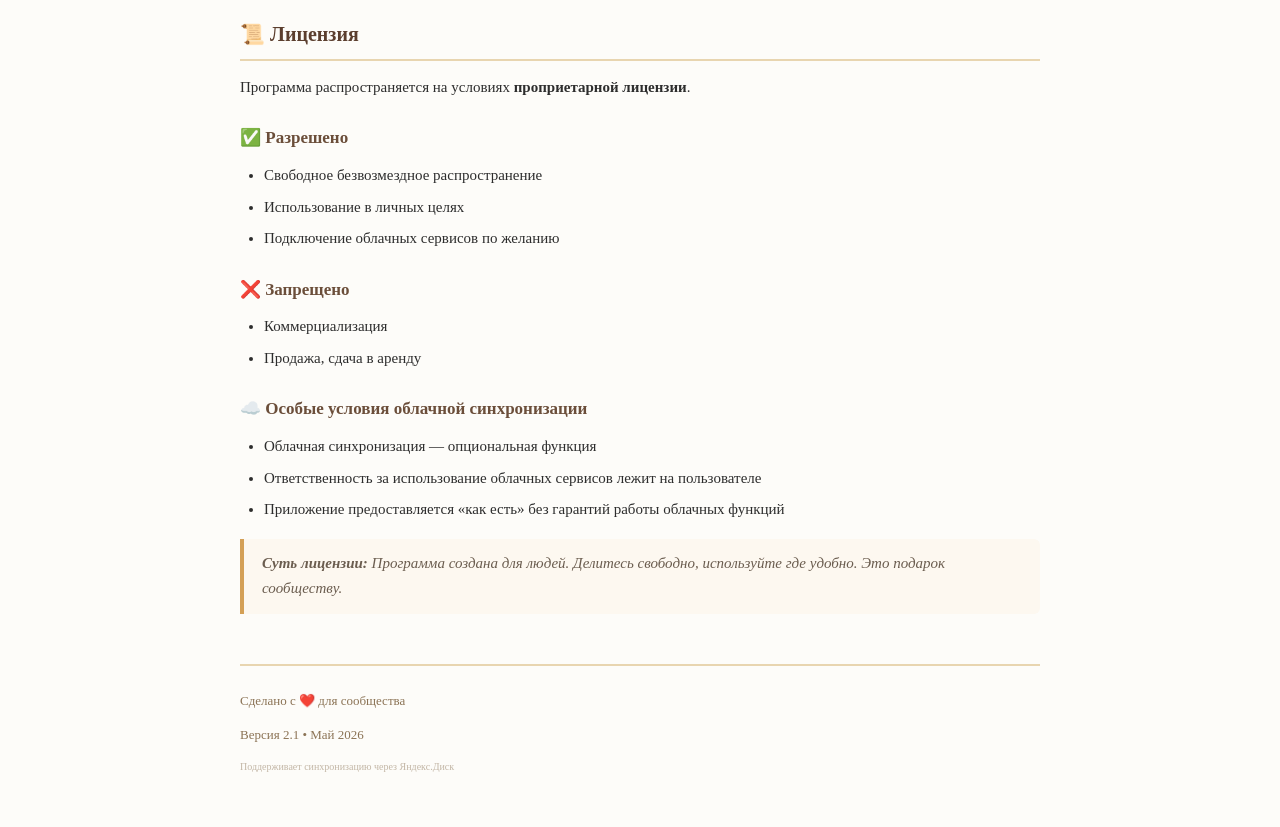
==== commit 86bc4956: "обновление обновление данных" ====
--- a/README.html
+++ b/README.html
@@ -49,29 +49,13 @@
             margin: 24px 0 10px;
         }
         
-        p {
-            margin-bottom: 12px;
-            text-align: justify;
-        }
-        
-        a {
-            color: #8b5e3c;
-            text-decoration: none;
-            border-bottom: 1px dotted #c4a882;
-        }
-        
-        a:hover {
-            color: #5b3e2e;
-            border-bottom: 1px solid #8b5e3c;
-        }
-        
-        ul, ol {
-            margin: 10px 0 16px 24px;
-        }
-        
-        li {
-            margin-bottom: 6px;
-        }
+        p { margin-bottom: 12px; text-align: justify; }
+        
+        a { color: #8b5e3c; text-decoration: none; border-bottom: 1px dotted #c4a882; }
+        a:hover { color: #5b3e2e; border-bottom: 1px solid #8b5e3c; }
+        
+        ul, ol { margin: 10px 0 16px 24px; }
+        li { margin-bottom: 6px; }
         
         code {
             background: #f5f0e8;
@@ -95,44 +79,14 @@
             margin: 14px 0;
         }
         
-        pre code {
-            background: none;
-            border: none;
-            padding: 0;
-            color: #f0e6d3;
-            font-size: 13px;
-        }
-        
-        hr {
-            border: none;
-            border-top: 1px solid #e8d5b0;
-            margin: 30px 0;
-        }
-        
-        table {
-            width: 100%;
-            border-collapse: collapse;
-            margin: 16px 0;
-            font-size: 14px;
-        }
-        
-        th {
-            background: #5b3e2e;
-            color: #fff;
-            padding: 10px 14px;
-            text-align: left;
-            font-weight: 600;
-            font-size: 13px;
-        }
-        
-        td {
-            padding: 9px 14px;
-            border: 1px solid #e0d3c0;
-        }
-        
-        tr:nth-child(even) td {
-            background: #faf6f0;
-        }
+        pre code { background: none; border: none; padding: 0; color: #f0e6d3; font-size: 13px; }
+        
+        hr { border: none; border-top: 1px solid #e8d5b0; margin: 30px 0; }
+        
+        table { width: 100%; border-collapse: collapse; margin: 16px 0; font-size: 14px; }
+        th { background: #5b3e2e; color: #fff; padding: 10px 14px; text-align: left; font-weight: 600; font-size: 13px; }
+        td { padding: 9px 14px; border: 1px solid #e0d3c0; }
+        tr:nth-child(even) td { background: #faf6f0; }
         
         blockquote {
             border-left: 4px solid #d4a056;
@@ -152,17 +106,7 @@
             border-radius: 0 6px 6px 0;
         }
         
-        .badge {
-            display: inline-block;
-            padding: 3px 10px;
-            border-radius: 12px;
-            font-size: 12px;
-            font-weight: 600;
-            background: #fef3c7;
-            color: #92400e;
-            margin: 0 2px;
-        }
-        
+        .badge { display: inline-block; padding: 3px 10px; border-radius: 12px; font-size: 12px; font-weight: 600; background: #fef3c7; color: #92400e; margin: 0 2px; }
         .badge-green { background: #d1fae5; color: #065f46; }
         .badge-red { background: #fee2e2; color: #991b1b; }
         .badge-blue { background: #dbeafe; color: #1e40af; }
@@ -174,41 +118,22 @@
             padding: 20px 24px;
             margin: 24px 0;
         }
-        
         .toc h3 { margin-top: 0; color: #5b3e2e; }
         .toc ol { margin-bottom: 0; }
         .toc a { color: #6b4e3a; border-bottom: none; }
         .toc a:hover { color: #8b5e3c; text-decoration: underline; }
         
-        .footer {
-            text-align: center;
-            margin-top: 50px;
-            padding-top: 24px;
-            border-top: 2px solid #e8d5b0;
-            color: #8b7355;
-            font-size: 13px;
-        }
-        
+        .footer { text-align: center; margin-top: 50px; padding-top: 24px; border-top: 2px solid #e8d5b0; color: #8b7355; font-size: 13px; }
         .footer .heart { color: #e74c3c; }
         
-        @media (max-width: 768px) {
-            body { padding: 20px 16px; font-size: 14px; }
-            h1 { font-size: 24px; }
-            h2 { font-size: 18px; }
-            pre { font-size: 12px; padding: 12px 14px; }
-        }
-        
-        @media print {
-            body { background: #fff; padding: 0; font-size: 12px; line-height: 1.5; }
-            pre { background: #f5f5f5; color: #2d2d2d; border: 1px solid #ddd; }
-            pre code { color: #2d2d2d; }
-        }
+        @media (max-width: 768px) { body { padding: 20px 16px; font-size: 14px; } h1 { font-size: 24px; } h2 { font-size: 18px; } pre { font-size: 12px; padding: 12px 14px; } }
+        @media print { body { background: #fff; padding: 0; font-size: 12px; line-height: 1.5; } pre { background: #f5f5f5; color: #2d2d2d; border: 1px solid #ddd; } pre code { color: #2d2d2d; } }
     </style>
 </head>
 <body>
 
 <h1>📚 Книжная полка</h1>
-<p class="subtitle">Электронная библиотека с открытым исходным кодом<br>Версия 2.0 • Май 2026</p>
+<p class="subtitle">Электронная библиотека с открытым исходным кодом<br>Версия 2.1 • Май 2026</p>
 
 <div class="toc">
     <h3>📋 Содержание</h3>
@@ -222,6 +147,7 @@
         <li><a href="#categories">Категории</a></li>
         <li><a href="#import">Импорт книг</a></li>
         <li><a href="#reader">Встроенная читалка</a></li>
+        <li><a href="#cloud">Облачная синхронизация (Яндекс.Диск)</a></li>
         <li><a href="#export">Экспорт данных</a></li>
         <li><a href="#themes">Темы оформления</a></li>
         <li><a href="#pwa">Установка на устройство</a></li>
@@ -237,19 +163,19 @@
 <p><strong>«Книжная полка»</strong> — это бесплатный инструмент для управления личной электронной библиотекой. Приложение работает как обычный HTML-файл, не требует установки, сервера или постоянного подключения к интернету. Вся библиотека хранится локально на вашем устройстве.</p>
 
 <div class="highlight">
-    <p><strong>Главный принцип:</strong> открыл файл <code>index.html</code> в браузере — и всё работает. Никаких установок, регистраций, облаков. Ваши книги — только ваши.</p>
+    <p><strong>Главный принцип:</strong> открыл файл index.html в браузере — и всё работает. Никаких установок, регистраций, облаков. Ваши книги — только ваши.</p>
 </div>
 
 <!-- 2 -->
 <h2 id="features">🚀 Возможности</h2>
-
 <table>
     <tr><th>Функция</th><th>Описание</th></tr>
     <tr><td>📂 Управление библиотекой</td><td>Категории, теги, поиск, фильтрация</td></tr>
-    <tr><td>📥 Импорт с копированием</td><td>Копирует книги в папку <code>library/</code>, распаковывает ZIP-архивы</td></tr>
+    <tr><td>📥 Импорт с копированием</td><td>Копирует книги в папку library/, распаковывает ZIP-архивы</td></tr>
     <tr><td>📖 Встроенная читалка</td><td>EPUB, FB2, MOBI, TXT, PDF, DOC, DOCX, DJVU</td></tr>
     <tr><td>🎨 Темы чтения</td><td>Светлая, сепия, тёмная, контрастная</td></tr>
     <tr><td>💾 Прогресс чтения</td><td>Автосохранение позиции для каждой книги</td></tr>
+    <tr><td>☁️ Облачная синхронизация</td><td>Яндекс.Диск (опционально)</td></tr>
     <tr><td>🔖 Закладки</td><td>Избранное, отметки о прочтении</td></tr>
     <tr><td>📝 Заметки</td><td>Встроенный редактор заметок к книгам</td></tr>
     <tr><td>⭐ Оценки</td><td>Рейтинг от 1 до 5 звёзд</td></tr>
@@ -261,251 +187,127 @@
 
 <!-- 3 -->
 <h2 id="requirements">💻 Системные требования</h2>
-
 <table>
     <tr><th>Компонент</th><th>Требование</th></tr>
-    <tr><td>Браузер</td><td>Chrome, Edge, Firefox, Safari, Яндекс.Браузер (современные версии)</td></tr>
-    <tr><td>Интернет</td><td>Не требуется (кроме первого запуска читалки — загрузка библиотек)</td></tr>
+    <tr><td>Браузер</td><td>Chrome, Edge, Firefox, Safari, Яндекс.Браузер</td></tr>
+    <tr><td>Интернет</td><td>Не требуется (кроме первого запуска читалки и облачной синхронизации)</td></tr>
     <tr><td>Сервер</td><td>Не требуется</td></tr>
     <tr><td>Место на диске</td><td>~150 КБ для программы + место под книги</td></tr>
     <tr><td>ОС</td><td>Любая (Windows, macOS, Linux)</td></tr>
 </table>
 
-<blockquote>
-    <strong>Важно:</strong> Для импорта с копированием используйте Chrome или Edge. Другие браузеры могут не поддерживать File System Access API.
-</blockquote>
-
 <!-- 4 -->
 <h2 id="install">📦 Установка и запуск</h2>
-
 <h3>Способ 1: Самый простой</h3>
-<ol>
-    <li>Скопируйте папку <code>book-library</code> на компьютер</li>
-    <li>Откройте файл <code>index.html</code> двойным кликом</li>
-    <li>Всё работает!</li>
-</ol>
+<ol><li>Скопируйте папку book-library на компьютер</li><li>Откройте файл index.html двойным кликом</li><li>Всё работает!</li></ol>
 
 <h3>Способ 2: На флешке</h3>
-<ol>
-    <li>Скопируйте папку <code>book-library</code> на USB-флешку</li>
-    <li>Вставьте флешку в любой компьютер</li>
-    <li>Откройте <code>index.html</code> — библиотека всегда с вами</li>
-</ol>
+<ol><li>Скопируйте папку book-library на USB-флешку</li><li>Вставьте флешку в любой компьютер</li><li>Откройте index.html — библиотека всегда с вами</li></ol>
 
 <!-- 5 -->
 <h2 id="structure">📁 Структура файлов</h2>
-
 <pre><code>📁 book-library/
-│
-├── 📄 index.html          ← Главный файл (откройте его!)
+├── 📄 index.html          ← Главный файл
 ├── 📄 library.json        ← База данных
-├── 📄 README.html         ← Эта инструкция
-│
+├── 📄 README.html         ← Инструкция
+├── 📄 LICENSE.md          ← Лицензия
 ├── 📁 css/
 │   ├── variables.css      ← Цвета и переменные
 │   ├── themes.css         ← Стили оформления
 │   ├── mobile.css         ← Адаптивность
 │   └── reader.css         ← Стили читалки
-│
 ├── 📁 js/
 │   ├── app.js             ← Основная логика
 │   ├── parser.js          ← Парсер и импорт
-│   ├── search.js          ← Поиск и фильтрация
-│   ├── export.js          ← Экспорт в форматы
+│   ├── search.js          ← Поиск
+│   ├── export.js          ← Экспорт
 │   ├── theme.js           ← Темы оформления
-│   └── reader.js          ← Встроенная читалка
-│
-├── 📁 library/            ← Папка с книгами
-│   ├── 📁 Фантастика/     ← Категория = подпапка
-│   ├── 📁 Детективы/
-│   └── 📁 Учебники/
-│
-└── 📁 backups/            ← Автоматические бекапы</code></pre>
+│   ├── reader.js          ← Читалка
+│   └── cloud.js           ← Облачная синхронизация
+└── 📁 library/            ← Папка с книгами</code></pre>
 
 <!-- 6 -->
 <h2 id="usage">📖 Как пользоваться</h2>
-
 <h3>Добавление книг</h3>
 <p><strong>Способ 1: Через кнопку «Добавить»</strong></p>
-<ol>
-    <li>Нажмите <strong>«➕ Добавить»</strong></li>
-    <li>Нажмите <strong>«📁 Выбрать»</strong> и выберите файл книги</li>
-    <li>Название и автор заполнятся автоматически (из имени файла)</li>
-    <li>Выберите категорию (по умолчанию «Другое»)</li>
-    <li>Добавьте теги, заметки, оценку</li>
-    <li>Нажмите <strong>«💾 Сохранить»</strong></li>
-</ol>
-
-<p><strong>Способ 2: Импорт с копированием</strong></p>
-<ol>
-    <li>Нажмите <strong>«📥 Импорт»</strong></li>
-    <li>Выберите папку с книгами</li>
-    <li>Выберите папку проекта (где лежит <code>index.html</code>)</li>
-    <li>Программа скопирует все книги в <code>library/</code> и добавит в каталог</li>
-</ol>
-
-<h3>Редактирование книг</h3>
-<p>Нажмите на название книги или кнопку <strong>✏️</strong>, измените данные и сохраните.</p>
-
-<h3>Поиск и фильтрация</h3>
-<ul>
-    <li><strong>Поиск:</strong> введите текст в поле поиска — результаты мгновенные</li>
-    <li><strong>По тегу:</strong> кликните на тег в карточке книги</li>
-    <li><strong>По категории:</strong> выберите категорию в левом меню</li>
-    <li><strong>Избранное:</strong> покажет только книги с 🔖</li>
-    <li><strong>Непрочитанные:</strong> покажет неотмеченные как прочитанные</li>
-    <li><strong>Сброс:</strong> нажмите Escape или очистите поиск</li>
-</ul>
-
-<h3>Закладки, заметки и оценки</h3>
-<p>Отмечайте книги как избранные 🔖, добавляйте заметки и ставьте оценки от ⭐ до ⭐⭐⭐⭐⭐ при редактировании.</p>
+<ol><li>Нажмите «➕ Добавить»</li><li>Нажмите «📁 Выбрать» и выберите файл</li><li>Название и автор заполнятся автоматически</li><li>Выберите категорию, добавьте теги</li><li>Нажмите «💾 Сохранить»</li></ol>
 
 <!-- 7 -->
 <h2 id="categories">📂 Категории</h2>
-
-<div class="highlight">
-    <p><strong>Категории создаются автоматически</strong> на основе структуры папок в <code>library/</code>.</p>
-</div>
+<div class="highlight"><p><strong>Категории создаются автоматически</strong> на основе структуры папок в library/.</p></div>
+
+<!-- 8 -->
+<h2 id="import">📥 Импорт книг</h2>
+<p>Поддерживаемые форматы:</p>
+<p><span class="badge">PDF</span> <span class="badge">EPUB</span> <span class="badge">FB2</span> <span class="badge">DJVU</span> <span class="badge">MOBI</span> <span class="badge">TXT</span> <span class="badge">DOC</span> <span class="badge">DOCX</span></p>
+
+<!-- 9 -->
+<h2 id="reader">📖 Встроенная читалка</h2>
+<table>
+    <tr><th>Формат</th><th>Поддержка</th></tr>
+    <tr><td>EPUB</td><td>✅ Полная</td></tr>
+    <tr><td>FB2</td><td>✅ Частичная</td></tr>
+    <tr><td>PDF</td><td>✅ Полная</td></tr>
+    <tr><td>TXT</td><td>✅ Полная</td></tr>
+    <tr><td>DOC/DOCX</td><td>✅ Чтение</td></tr>
+</table>
+
+<!-- 10 -->
+<h2 id="cloud">☁️ Облачная синхронизация (Яндекс.Диск)</h2>
+<p>Приложение поддерживает опциональную синхронизацию библиотеки между устройствами через <strong>Яндекс.Диск</strong>.</p>
+
+<div class="highlight"><p><strong>⚡ Быстрая настройка:</strong> Откройте приложение, нажмите «🔗 Подключить Яндекс.Диск» в левом меню и следуйте инструкциям.</p></div>
 
 <h3>Как это работает</h3>
 <ol>
-    <li>При импорте программа копирует файлы в <code>library/</code>, сохраняя структуру подпапок</li>
-    <li>Каждая подпапка внутри <code>library/</code> становится категорией</li>
-    <li>Например: <code>library/Фантастика/Азимов/Основание.fb2</code> → категория <strong>Фантастика</strong></li>
+    <li>Вы подключаете Яндекс.Диск в настройках приложения</li>
+    <li>Приложение создаёт папку book-library на вашем Яндекс.Диске</li>
+    <li>Туда автоматически сохраняются library.json и прогресс чтения</li>
+    <li>При открытии на другом устройстве данные загружаются из облака</li>
 </ol>
 
-<h3>Как создать новую категорию</h3>
-<p>Просто создайте новую папку внутри <code>library/</code> через проводник (Windows) или Finder (Mac) и поместите туда книги. При следующем импорте или сканировании категория появится автоматически.</p>
-
-<h3>Как удалить категорию</h3>
-<p>Нажмите <strong>✕</strong> рядом с категорией в левом меню. Все книги из этой категории будут перенесены в <strong>«Другое»</strong>. Сами файлы на диске останутся нетронутыми.</p>
-
-<blockquote>Категорию <strong>«Другое»</strong> удалить нельзя — она служит для книг, у которых не определилась категория.</blockquote>
-
-<!-- 8 -->
-<h2 id="import">📥 Импорт книг</h2>
-
-<p>Библиотека поддерживает импорт книг с автоматическим копированием в папку <code>library/</code>.</p>
-
-<h3>Как это работает</h3>
-<ol>
-    <li>Нажмите <strong>«📥 Импорт»</strong></li>
-    <li>Выберите исходную папку с книгами</li>
-    <li>Выберите папку проекта (где лежит <code>index.html</code>)</li>
-    <li>Программа скопирует все найденные книги в <code>library/</code></li>
-    <li>ZIP-архивы будут автоматически распакованы</li>
-    <li>Все книги добавятся в каталог</li>
-</ol>
-
-<h3>Поддерживаемые форматы</h3>
-<p>
-    <span class="badge">PDF</span> <span class="badge">EPUB</span> <span class="badge">FB2</span> <span class="badge">DJVU</span>
-    <span class="badge">MOBI</span> <span class="badge">TXT</span> <span class="badge">DOC</span> <span class="badge">DOCX</span>
-    <span class="badge">RTF</span> <span class="badge">CHM</span>
-</p>
-
-<h3>Поддерживаемые архивы</h3>
-<p>
-    <span class="badge badge-green">ZIP</span> — полная распаковка
-    <span class="badge badge-red">RAR</span> — только обнаружение (распакуйте вручную)
-</p>
-
-<h3>Форматы имён для автопарсинга</h3>
-<table>
-    <tr><th>Имя файла</th><th>Автор</th><th>Название</th></tr>
-    <tr><td><code>Азимов - Основание.fb2</code></td><td>Азимов</td><td>Основание</td></tr>
-    <tr><td><code>Asimov - Foundation.epub</code></td><td>Asimov</td><td>Foundation</td></tr>
-    <tr><td><code>Основание (Азимов).fb2</code></td><td>Азимов</td><td>Основание</td></tr>
-    <tr><td><code>Foundation - Isaac Asimov.pdf</code></td><td>Isaac Asimov</td><td>Foundation</td></tr>
-</table>
-
-<!-- 9 -->
-<h2 id="reader">📖 Встроенная читалка</h2>
-
-<p>Читалка открывается кнопкой <strong>«📖 Читать»</strong> на карточке книги.</p>
-
-<h3>Возможности читалки</h3>
-<table>
-    <tr><th>Функция</th><th>Как использовать</th></tr>
-    <tr><td>📖 Открытие</td><td>Кнопка «📖 Читать»</td></tr>
-    <tr><td>◀▶ Навигация</td><td>Кнопки или стрелки клавиатуры</td></tr>
-    <tr><td>🎨 Темы</td><td>☀️ Светлая / 📜 Сепия / 🌙 Тёмная / 🔲 Контрастная</td></tr>
-    <tr><td>🔍 Шрифт</td><td>A+ / A-</td></tr>
-    <tr><td>📑 Оглавление</td><td>Кнопка 📑</td></tr>
-    <tr><td>💾 Прогресс</td><td>Сохраняется автоматически</td></tr>
-</table>
-
-<h3>Поддерживаемые форматы</h3>
-<table>
-    <tr><th>Формат</th><th>Поддержка</th><th>Технология</th></tr>
-    <tr><td>EPUB</td><td><span class="badge badge-green">✅ Полная</span></td><td>epub.js — пагинация, оглавление, темы</td></tr>
-    <tr><td>FB2</td><td><span class="badge badge-green">✅ Частичная</span></td><td>epub.js</td></tr>
-    <tr><td>MOBI</td><td><span class="badge badge-blue">✅ Базовая</span></td><td>epub.js</td></tr>
-    <tr><td>PDF</td><td><span class="badge badge-green">✅ Полная</span></td><td>Встроенный просмотрщик + маска темы</td></tr>
-    <tr><td>TXT</td><td><span class="badge badge-green">✅ Полная</span></td><td>Нативный рендеринг с настройками</td></tr>
-    <tr><td>DOC/DOCX</td><td><span class="badge badge-green">✅ Чтение</span></td><td>mammoth.js</td></tr>
-    <tr><td>DJVU</td><td><span class="badge badge-blue">ℹ️ Информация</span></td><td>Скачивание</td></tr>
-    <tr><td>ZIP</td><td><span class="badge badge-green">📦 Распаковка</span></td><td>JSZip (при импорте)</td></tr>
-    <tr><td>RAR</td><td><span class="badge badge-red">📦 Обнаружение</span></td><td>Ручная распаковка</td></tr>
-</table>
-
-<!-- 10 -->
+<h3>Важные условия</h3>
+<ul>
+    <li><strong>Подключение облака — добровольное</strong></li>
+    <li><strong>Ответственность за использование Яндекс.Диска лежит на пользователе</strong></li>
+    <li>При превышении лимита приложение предупредит и продолжит работу локально</li>
+    <li>Вы можете отключить облако в любой момент</li>
+</ul>
+
+<blockquote><strong>⚠️ Дисклеймер:</strong> Функция облачной синхронизации предоставляется «как есть». Разработчик не несёт ответственности за любые проблемы, связанные с использованием облачного хранилища.</blockquote>
+
+<!-- 11 -->
 <h2 id="export">📤 Экспорт данных</h2>
-
-<table>
-    <tr><th>Формат</th><th>Кнопка</th><th>Открывается в</th></tr>
-    <tr><td>CSV</td><td>📊 Excel</td><td>Excel, Google Таблицы</td></tr>
-    <tr><td>Markdown</td><td>📝 MD</td><td>Блокнот, редакторы Markdown</td></tr>
-    <tr><td>JSON</td><td>📥 JSON (бекап)</td><td>Для резервного копирования</td></tr>
-    <tr><td>TXT</td><td>📄 TXT</td><td>Блокнот</td></tr>
-    <tr><td>HTML</td><td>🌐 HTML</td><td>Браузер</td></tr>
-    <tr><td>Печать</td><td>🖨️ Печать</td><td>Принтер / PDF</td></tr>
-</table>
-
-<!-- 11 -->
+<table>
+    <tr><th>Формат</th><th>Открывается в</th></tr>
+    <tr><td>📊 CSV</td><td>Excel, Google Таблицы</td></tr>
+    <tr><td>📝 Markdown</td><td>Блокнот, редакторы</td></tr>
+    <tr><td>📥 JSON</td><td>Резервное копирование</td></tr>
+    <tr><td>📄 TXT</td><td>Блокнот</td></tr>
+    <tr><td>🌐 HTML</td><td>Браузер</td></tr>
+    <tr><td>🖨️ Печать</td><td>Принтер / PDF</td></tr>
+</table>
+
+<!-- 12 -->
 <h2 id="themes">🎨 Темы оформления</h2>
-
 <table>
     <tr><th>Тема</th><th>Описание</th></tr>
-    <tr><td>☀️ Светлая</td><td>По умолчанию, для дневного чтения</td></tr>
-    <tr><td>🌙 Тёмная</td><td>Комфортно для глаз в темноте</td></tr>
-    <tr><td>🔲 Контрастная</td><td>Увеличенный шрифт, максимальный контраст</td></tr>
-</table>
-
-<p>Переключайте темы в выпадающем меню в левом сайдбаре. Тема сохраняется автоматически.</p>
-
-<!-- 12 -->
+    <tr><td>☀️ Светлая</td><td>По умолчанию</td></tr>
+    <tr><td>🌙 Тёмная</td><td>Для тёмного времени суток</td></tr>
+    <tr><td>🔲 Контрастная</td><td>Увеличенный шрифт</td></tr>
+</table>
+
+<!-- 13 -->
 <h2 id="pwa">📲 Установка на устройство (PWA)</h2>
-
-<ol>
-    <li>Откройте <code>index.html</code> в браузере</li>
-    <li>Нажмите <strong>📲</strong> вверху страницы</li>
-    <li>Или: меню браузера (⋮) → «Установить приложение» / «На экран Домой»</li>
-</ol>
-
-<!-- 13 -->
+<ol><li>Откройте index.html в браузере</li><li>Нажмите 📲 вверху или меню браузера → «Установить приложение»</li></ol>
+
+<!-- 14 -->
 <h2 id="backup">💾 Резервное копирование</h2>
-
-<h3>Автоматически</h3>
-<p>При каждом сохранении создаётся бекап в localStorage браузера (последние 5 версий).</p>
-
-<h3>Вручную</h3>
-<ol>
-    <li>Нажмите <strong>«📥 JSON (бекап)»</strong> в левом меню</li>
-    <li>Сохраните файл в надёжное место</li>
-    <li>Для восстановления: <strong>«📄 JSON»</strong> → выберите файл</li>
-</ol>
-
-<blockquote>Рекомендуется делать ручной экспорт раз в месяц.</blockquote>
-
-<!-- 14 -->
+<ol><li>Нажмите «📥 JSON (бекап)» в левом меню</li><li>Сохраните файл</li><li>Для восстановления: «📄 JSON» → выберите файл</li></ol>
+
+<!-- 15 -->
 <h2 id="json">📄 Структура library.json</h2>
-
 <pre><code>{
-  "version": "1.0",
-  "updated": "2026-05-01T12:00:00",
-  "settings": { "theme": "light", "sort_by": "title" },
-  "categories": ["Фантастика", "Детективы"],
   "books": [
     {
       "id": 1,
@@ -513,59 +315,51 @@
       "author": "Айзек Азимов",
       "category": "Фантастика",
       "format": "FB2",
-      "path": "library/Фантастика/Азимов/Основание.fb2",
-      "size": "1.2 MB",
-      "bookmark": true,
-      "rating": 5,
-      "notes": "Классика научной фантастики",
-      "tags": ["космос", "классика"],
-      "read": false
+      "path": "library/Фантастика/Основание.fb2"
     }
   ]
 }</code></pre>
 
-<!-- 15 -->
+<!-- 16 -->
 <h2 id="troubles">🔧 Решение проблем</h2>
-
 <table>
     <tr><th>Проблема</th><th>Решение</th></tr>
-    <tr><td>Не открывается index.html</td><td>Попробуйте другой браузер (Chrome, Edge)</td></tr>
-    <tr><td>Не сохраняются данные</td><td>Проверьте, не включён ли режим инкогнито</td></tr>
-    <tr><td>Не работает читалка EPUB/DOCX</td><td>При первом запуске нужен интернет для загрузки библиотек</td></tr>
+    <tr><td>Не открывается</td><td>Попробуйте Chrome или Edge</td></tr>
+    <tr><td>Не работает читалка</td><td>Нужен интернет при первом запуске</td></tr>
     <tr><td>Не работает импорт</td><td>Используйте Chrome или Edge</td></tr>
-    <tr><td>Не распаковываются ZIP</td><td>Проверьте подключение к интернету (JSZip)</td></tr>
-    <tr><td>Пропали книги</td><td>Восстановите из бекапа: «📄 JSON»</td></tr>
-    <tr><td>Сбросить все настройки</td><td>Очистите localStorage браузера</td></tr>
-</table>
-
-<!-- 16 -->
+    <tr><td>Пропали книги</td><td>Восстановите из бекапа JSON</td></tr>
+</table>
+
+<!-- 17 -->
 <h2 id="license">📜 Лицензия</h2>
-
-<p>Программа распространяется на условиях <strong>проприетарной лицензии</strong> в соответствии с законодательством РФ.</p>
-<p><strong>Правовое основание:</strong> Гражданский кодекс РФ, часть 4, статьи 1235–1239.</p>
+<p>Программа распространяется на условиях <strong>проприетарной лицензии</strong>.</p>
 
 <h3>✅ Разрешено</h3>
 <ul>
-    <li><strong>Свободное безвозмездное распространение</strong></li>
-    <li>Использование в личных целях — без ограничений</li>
-    <li>Установка на любое количество личных устройств</li>
-    <li>Копирование и передача третьим лицам бесплатно</li>
+    <li>Свободное безвозмездное распространение</li>
+    <li>Использование в личных целях</li>
+    <li>Подключение облачных сервисов по желанию</li>
 </ul>
 
 <h3>❌ Запрещено</h3>
 <ul>
-    <li><strong>Коммерциализация</strong> — нельзя зарабатывать на программе</li>
-    <li>Продажа, сдача в аренду, прокат</li>
-    <li>Монетизация любым способом</li>
+    <li>Коммерциализация</li>
+    <li>Продажа, сдача в аренду</li>
 </ul>
 
-<blockquote>
-    <strong>Суть лицензии:</strong> Программа создана для людей. Делитесь свободно, используйте где удобно. Единственное ограничение — не пытайтесь на этом заработать. Это подарок сообществу.
-</blockquote>
+<h3>☁️ Особые условия облачной синхронизации</h3>
+<ul>
+    <li>Облачная синхронизация — опциональная функция</li>
+    <li>Ответственность за использование облачных сервисов лежит на пользователе</li>
+    <li>Приложение предоставляется «как есть» без гарантий работы облачных функций</li>
+</ul>
+
+<blockquote><strong>Суть лицензии:</strong> Программа создана для людей. Делитесь свободно, используйте где удобно. Это подарок сообществу.</blockquote>
 
 <div class="footer">
     <p>Сделано с <span class="heart">❤️</span> для сообщества</p>
-    <p>Май 2026</p>
+    <p>Версия 2.1 • Май 2026</p>
+    <p style="font-size:10px;opacity:0.5;">Поддерживает синхронизацию через Яндекс.Диск</p>
 </div>
 
 </body>
